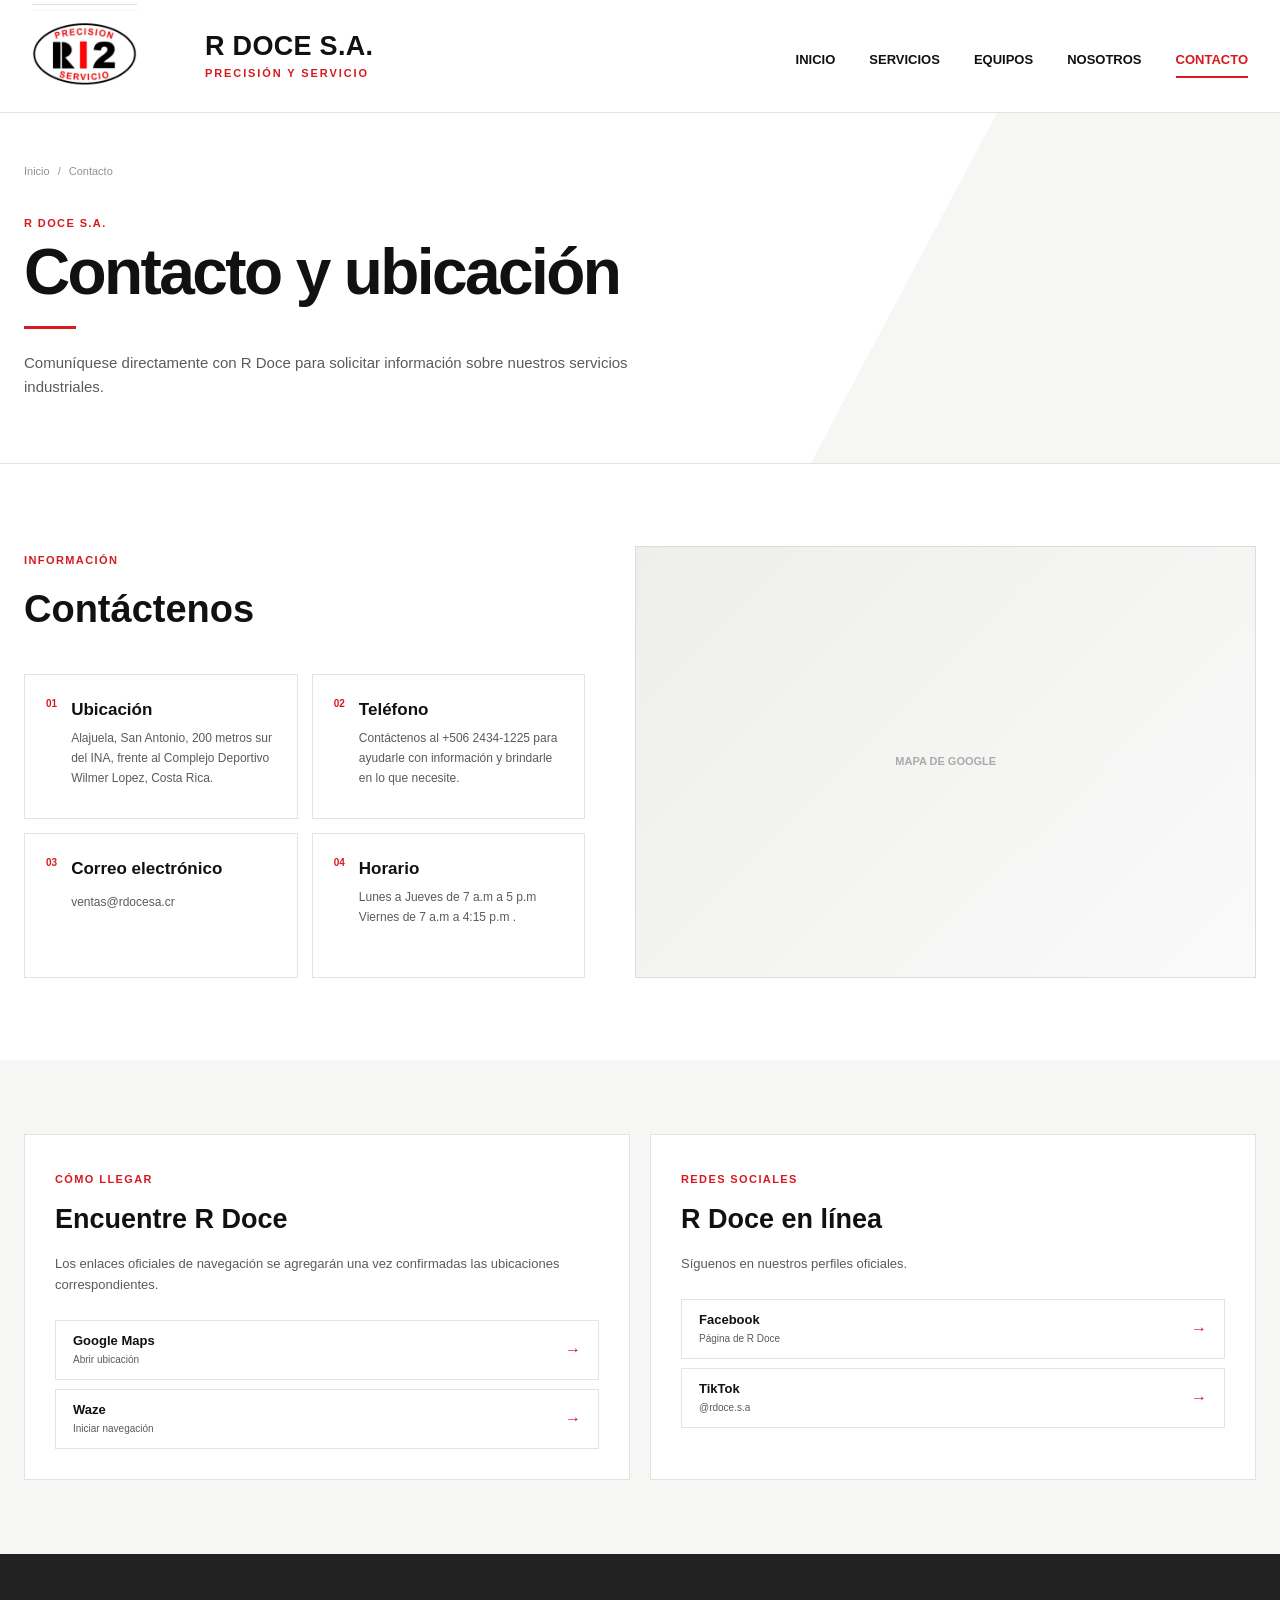
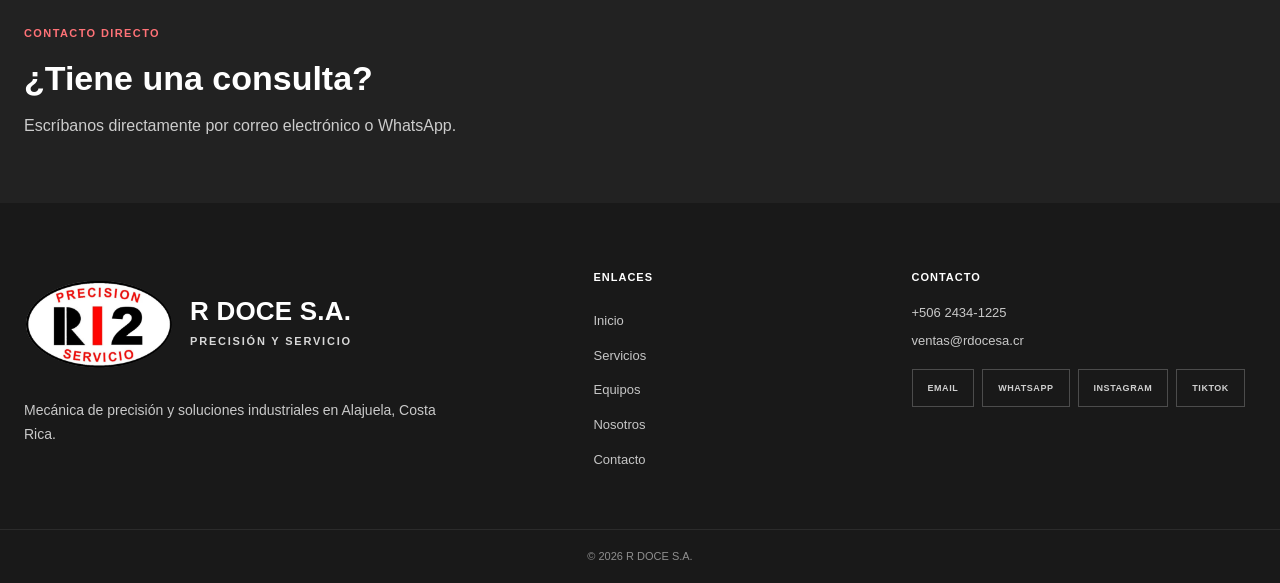
==== página web R doce/Contacto/Contacto.html @ cc0bfb20 "Quitar botones duplicados de la franja de contacto y mejorar ajustes responsive Co-Authored-By: Clau" ====
<!DOCTYPE html>
<html lang="es">

<head>

    <meta charset="UTF-8">

    <meta
        name="viewport"
        content="width=device-width, initial-scale=1.0"
    >

    <title>
        Contacto R Doce S.A. | Alajuela, Costa Rica
    </title>

    <meta
        name="description"
        content="Contacte a R Doce S.A. en Alajuela, Costa Rica para consultas sobre servicios de mecánica de precisión, producción y tratamiento térmico."
    >

    <meta
        name="robots"
        content="index, follow"
    >

    <link
        rel="canonical"
        href="https://rdocesa.cr/Contacto/"
    >

    <link
        rel="stylesheet"
        href="Contacto.css"
    >


    <script type="application/ld+json">
    {
        "@context": "https://schema.org",
        "@type": "ContactPage",
        "name": "Contacto R Doce S.A.",
        "url": "https://rdocesa.cr/contacto/",
        "mainEntity": {
            "@type": "Organization",
            "name": "R DOCE S.A.",
            "url": "https://rdocesa.cr/",
            "email": "ventas@rdocesa.cr",
            "address": {
                "@type": "PostalAddress",
                "addressLocality": "Alajuela",
                "addressCountry": "CR"
            }
        }
    }
    </script>

</head>


<body>


<header class="site-header">

    <div class="header-container">


        <a
            href="../Home/Index.html"
            class="brand"
        >

            <img
                src="../img/R12 logo.jpg"
                alt="R Doce Precisión y Servicio"
                class="brand-logo"
            >

            <div class="brand-name">

                <strong>
                    R DOCE S.A.
                </strong>

                <span>
                    PRECISIÓN Y SERVICIO
                </span>

            </div>

        </a>


        <button
            class="menu-button"
            type="button"
            aria-label="Abrir menú"
            aria-expanded="false"
        >
            ☰
        </button>


        <nav class="main-nav">

            <a href="../Home/Index.html">
                INICIO
            </a>

            <a href="../Servicios/Servicios.html">
                SERVICIOS
            </a>

            <a href="../Equipo/Equipos.html">
                EQUIPOS
            </a>

            <a href="../Nosotros/Nosotros.html">
                NOSOTROS
            </a>

            <a
                href="Contacto.html"
                class="active"
                aria-current="page"
            >
                CONTACTO
            </a>

        </nav>


    </div>

</header>



<main>


<section class="page-hero">

    <div class="container">


        <nav class="breadcrumb">

            <a href="../Home/Index.html">
                Inicio
            </a>

            <span>/</span>

            <span>
                Contacto
            </span>

        </nav>


        <span class="section-label">
            R DOCE S.A.
        </span>

        <h1>
            Contacto y ubicación
        </h1>

        <div class="red-line"></div>

        <p>
            Comuníquese directamente
            con R Doce para solicitar
            información sobre nuestros
            servicios industriales.
        </p>


    </div>

</section>



<section class="section">

    <div class="container contact-main-grid">


        <div>


            <div class="section-heading">

                <span class="section-label">
                    INFORMACIÓN
                </span>

                <h2>
                    Contáctenos
                </h2>

            </div>


            <div class="contact-cards">


                <article>

                    <span>
                        01
                    </span>

                    <div>

                        <h3>
                            Ubicación
                        </h3>

                        <p>
                            Alajuela, San Antonio, 200 metros sur del INA, frente al
                             Complejo Deportivo Wilmer Lopez, Costa Rica.
                        </p>

                    </div>

                </article>



                <article>

                    <span>
                        02
                    </span>

                    <div>

                        <h3>
                            Teléfono
                        </h3>

                        <p>
                            Contáctenos al +506 2434-1225 para ayudarle con información y brindarle en lo que necesite.
                        </p>

                    </div>

                </article>



                <article>

                    <span>
                        03
                    </span>

                    <div>

                        <h3>
                            Correo electrónico
                        </h3>

                        <a
                            href="mailto:ventas@rdocesa.cr"
                            data-email
                            data-email-subject="Consulta para R Doce"
                        >
                            ventas@rdocesa.cr
                        </a>

                    </div>

                </article>



                <article>

                    <span>
                        04
                    </span>

                    <div>

                        <h3>
                            Horario
                        </h3>

                        <p>
                            Lunes a Jueves de 7 a.m a 5 p.m
                            Viernes de 7 a.m a 4:15 p.m .
                        </p>

                    </div>

                </article>


            </div>


        </div>



        <div class="map-box">

            <div class="image-placeholder">
                MAPA DE GOOGLE
            </div>

        </div>


    </div>

</section>



<section class="navigation-section">

    <div class="container navigation-grid">


        <article class="navigation-card">


            <span class="section-label">
                CÓMO LLEGAR
            </span>

            <h2>
                Encuentre R Doce
            </h2>

            <p>
                Los enlaces oficiales
                de navegación se agregarán
                una vez confirmadas
                las ubicaciones correspondientes.
            </p>


            <div class="platform-links">


                <a
                    href="#"
                    class="platform-link"
                    aria-disabled="true"
                >

                    <div>

                        <strong>
                            Google Maps
                        </strong>

                        <span>
                            Abrir ubicación
                        </span>

                    </div>

                    <span class="arrow">
                        →
                    </span>

                </a>



                <a
                    href="https://waze.com/ul/hd1u0g5c0u"
                    class="platform-link"
                    target="_blank"
                    rel="noopener noreferrer"
                >

                    <div>

                        <strong>
                            Waze
                        </strong>

                        <span>
                            Iniciar navegación
                        </span>

                    </div>

                    <span class="arrow">
                        →
                    </span>

                </a>


            </div>


        </article>



        <article class="navigation-card">


            <span class="section-label">
                REDES SOCIALES
            </span>

            <h2>
                R Doce en línea
            </h2>

            <p>
                Síguenos en nuestros
                perfiles oficiales.
            </p>


            <div class="platform-links">


                <a
                    href="https://www.facebook.com/share/1UxL8DPtX8/"
                    class="platform-link"
                    target="_blank"
                    rel="noopener noreferrer"
                >

                    <div>

                        <strong>
                            Facebook
                        </strong>

                        <span>
                            Página de R Doce
                        </span>

                    </div>

                    <span class="arrow">
                        →
                    </span>

                </a>



                <a
                    href="https://www.tiktok.com/@rdoce.s.a"
                    class="platform-link"
                    target="_blank"
                    rel="noopener noreferrer"
                >

                    <div>

                        <strong>
                            TikTok
                        </strong>

                        <span>
                            @rdoce.s.a
                        </span>

                    </div>

                    <span class="arrow">
                        →
                    </span>

                </a>


            </div>


        </article>


    </div>

</section>



<section class="direct-contact">

    <div class="container direct-contact-grid">


        <div>

            <span class="section-label light">
                CONTACTO DIRECTO
            </span>

            <h2>
                ¿Tiene una consulta?
            </h2>

            <p>
                Escríbanos directamente
                por correo electrónico
                o WhatsApp.
            </p>

        </div>


    </div>

</section>


</main>



<footer class="site-footer">

    <div class="container footer-grid">

        <div class="footer-brand">

            <div class="footer-brand-line">

                <img
                    src="../img/R12 logo.jpg"
                    alt="Logo de R Doce S.A. Precisión y Servicio"
                    class="footer-logo"
                >

                <div>

                    <strong>
                        R DOCE S.A.
                    </strong>

                    <span>
                        PRECISIÓN Y SERVICIO
                    </span>

                </div>

            </div>

            <p>
                Mecánica de precisión y soluciones
                industriales en Alajuela, Costa Rica.
            </p>

        </div>


        <nav class="footer-links" aria-label="Enlaces del pie de página">

            <h2>
                ENLACES
            </h2>

            <a href="../Home/Index.html">Inicio</a>
            <a href="../Servicios/Servicios.html">Servicios</a>
            <a href="../Equipo/Equipos.html">Equipos</a>
            <a href="../Nosotros/Nosotros.html">Nosotros</a>
            <a href="Contacto.html" aria-current="page">Contacto</a>

        </nav>


        <div class="footer-contact">

            <h2>
                CONTACTO
            </h2>

            <p>
                <a class="footer-contact-link" href="tel:+50624341225">+506 2434-1225</a>
            </p>

            <p>
                <a class="footer-contact-link" href="mailto:ventas@rdocesa.cr" data-email data-email-subject="Consulta para R Doce">ventas@rdocesa.cr</a>
            </p>

            <div class="footer-actions">

                <a
                    href="mailto:ventas@rdocesa.cr"
                    class="footer-action"
                    data-email
                    data-email-subject="Consulta para R Doce"
                >
                    EMAIL
                </a>

                <button
                    type="button"
                    class="footer-action"
                    data-whatsapp
                >
                    WHATSAPP
                </button>

                <a
                    href="https://www.instagram.com/"
                    class="footer-action"
                    target="_blank"
                    rel="noopener noreferrer"
                >
                    INSTAGRAM
                </a>

                <a
                    href="https://www.tiktok.com/@rdoce.s.a"
                    class="footer-action"
                    target="_blank"
                    rel="noopener noreferrer"
                >
                    TIKTOK
                </a>

            </div>

        </div>

    </div>


    <div class="footer-bottom">

        © <span data-year></span>
        R DOCE S.A.

    </div>

</footer>


<script src="Contacto.js"></script>


</body>
</html>
---- página web R doce/Contacto/Contacto.css ----
:root {
    --rojo: #d71920;
    --rojo-oscuro: #b9141a;
    --negro: #111111;
    --oscuro: #222222;
    --texto: #5b5b5b;
    --fondo-suave: #f6f6f4;
    --borde: #e3e3e3;
    --ancho: 1280px;
    --sombra: 0 18px 44px rgba(0,0,0,.08);
}


* {
    box-sizing: border-box;
}


html {
    scroll-behavior: smooth;
}


body {
    margin: 0;
    font-family: "Segoe UI", Arial, sans-serif;
    color: var(--negro);
    background: white;
    line-height: 1.6;
}


a {
    color: inherit;
    text-decoration: none;
}


button {
    font: inherit;
}


.container {
    width: min(calc(100% - 48px), var(--ancho));
    margin: auto;
}


img {
    display: block;
    max-width: 100%;
}


/* HEADER */

.site-header {
    position: sticky;
    top: 0;
    z-index: 1000;
    background: rgba(255,255,255,.98);
    border-bottom: 1px solid var(--borde);
    backdrop-filter: blur(12px);
}


.header-container {
    width: min(calc(100% - 64px),1450px);
    min-height: 112px;
    margin: auto;
    display: flex;
    align-items: center;
    justify-content: space-between;
    gap: 42px;
}


.brand {
    display: flex;
    align-items: center;
    gap: 18px;
}


.brand-logo {
    width: 180px;
    height: 88px;
    object-fit: contain;
}


.brand-name {
    display: flex;
    flex-direction: column;
}


.brand-name strong {
    font-size: 20px;
}


.brand-name span {
    margin-top: 5px;
    color: var(--rojo);
    font-size: 9px;
    font-weight: 800;
    letter-spacing: 1.4px;
}


.main-nav {
    display: flex;
    align-items: center;
    gap: 34px;
    font-size: 13px;
    font-weight: 600;
}


.main-nav a {
    position: relative;
    padding: 44px 0 36px;
}


.main-nav a::after {
    content: "";
    position: absolute;
    left: 0;
    bottom: 28px;
    width: 0;
    height: 2px;
    background: var(--rojo);
    transition: width .22s;
}


.main-nav a:hover::after,
.main-nav a.active::after {
    width: 100%;
}


.main-nav a.active {
    color: var(--rojo);
}


.menu-button {
    display: none;
    border: 0;
    background: transparent;
    font-size: 28px;
}


/* GENERAL */

.section {
    padding: 82px 0;
}


.section-label {
    color: var(--rojo);
    font-size: 11px;
    font-weight: 800;
    letter-spacing: 1.4px;
}


.section-label.light {
    color: #ff7277;
}


.red-line {
    width: 52px;
    height: 3px;
    margin: 22px 0;
    background: var(--rojo);
}


.section-heading {
    margin-bottom: 35px;
}


.section-heading h2 {
    margin: 7px 0 0;
    font-size: 38px;
}


.image-placeholder {
    width: 100%;
    height: 100%;
    min-height: 350px;
    display: flex;
    align-items: center;
    justify-content: center;
    color: #aaa;
    background:
        linear-gradient(
            135deg,
            #eeeeec,
            #fafafa
        );
    border: 1px solid #ddd;
    font-size: 11px;
    font-weight: 700;
}


/* HERO */

.page-hero {
    padding: 50px 0 64px;
    background:
        linear-gradient(
            118deg,
            white 0%,
            white 68%,
            var(--fondo-suave) 68%
        );
    border-bottom: 1px solid var(--borde);
}


.breadcrumb {
    display: flex;
    gap: 8px;
    margin-bottom: 28px;
    color: #929292;
    font-size: 11px;
}


.page-hero h1 {
    margin: 7px 0 0;
    font-size: clamp(46px,5vw,66px);
    line-height: .98;
    letter-spacing: -2.6px;
}


.page-hero p {
    max-width: 620px;
    margin: 0;
    color: var(--texto);
    font-size: 15px;
}


/* CONTACT INFO */

.contact-main-grid {
    display: grid;
    grid-template-columns: .95fr 1.05fr;
    gap: 50px;
    align-items: stretch;
}


.contact-cards {
    display: grid;
    grid-template-columns: repeat(2,1fr);
    gap: 14px;
}


.contact-cards article {
    min-height: 145px;
    padding: 21px;
    display: flex;
    gap: 14px;
    border: 1px solid var(--borde);
}


.contact-cards article > span {
    color: var(--rojo);
    font-size: 10px;
    font-weight: 800;
}


.contact-cards h3 {
    margin: 0 0 6px;
    font-size: 17px;
}


.contact-cards p,
.contact-cards a {
    margin: 0;
    color: var(--texto);
    font-size: 12px;
    line-height: 1.65;
}


.contact-cards a:hover {
    color: var(--rojo);
}


.map-box {
    min-height: 380px;
}


/* NAVIGATION */

.navigation-section {
    padding: 74px 0;
    background: var(--fondo-suave);
}


.navigation-grid {
    display: grid;
    grid-template-columns: repeat(2,1fr);
    gap: 20px;
}


.navigation-card {
    padding: 30px;
    background: white;
    border: 1px solid var(--borde);
}


.navigation-card h2 {
    margin: 7px 0 8px;
    font-size: 27px;
}


.navigation-card > p {
    color: var(--texto);
    font-size: 13px;
}


.platform-links {
    margin-top: 24px;
    display: grid;
    gap: 9px;
}


.platform-link {
    min-height: 60px;
    padding: 0 17px;
    display: flex;
    align-items: center;
    justify-content: space-between;
    border: 1px solid var(--borde);
    transition: border-color .2s ease;
}


.platform-link:hover {
    border-color: var(--rojo);
}


.platform-link strong {
    display: block;
    font-size: 13px;
}


.platform-link div span {
    display: block;
    color: var(--texto);
    font-size: 10px;
}


.arrow {
    color: var(--rojo);
}


/* DIRECT */

.direct-contact {
    padding: 65px 0;
    background: var(--oscuro);
    color: white;
}


.direct-contact-grid {
    display: flex;
    align-items: center;
    justify-content: space-between;
    gap: 50px;
}


.direct-contact h2 {
    margin: 7px 0 7px;
    font-size: 34px;
}


.direct-contact p {
    margin: 0;
    color: #ccc;
}


.direct-buttons {
    display: flex;
    gap: 9px;
}


.direct-button {
    min-height: 44px;
    padding: 0 19px;
    display: inline-flex;
    align-items: center;
    justify-content: center;
    border: 1px solid rgba(255,255,255,.30);
    background: transparent;
    color: #ccc;
    font-size: 9px;
    font-weight: 800;
    cursor: pointer;
    transition: .2s;
}


.direct-button:hover {
    background: white;
    color: #111;
    border-color: white;
}


/* FOOTER */

.site-footer {
    padding: 66px 0 0;
    background: #191919;
    color: #c6c6c6;
}


.footer-grid {
    display: grid;
    grid-template-columns: 1.45fr .72fr 1fr;
    gap: 70px;
}


.footer-brand {
    display: flex;
    align-items: center;
    gap: 15px;
}


.footer-logo {
    width: 165px;
    height: 82px;
    object-fit: contain;
}


.footer-brand strong {
    display: block;
    color: white;
    font-size: 17px;
}


.footer-brand span {
    color: #999;
    font-size: 8px;
    font-weight: 800;
}


.footer-grid h3 {
    margin-top: 0;
    color: white;
    font-size: 11px;
}


.footer-grid a,
.footer-grid p {
    display: block;
    margin: 8px 0;
    color: #c6c6c6;
    font-size: 13px;
}


.footer-actions {
    margin-top: 18px;
    display: flex;
    gap: 8px;
}


.footer-action {
    min-height: 38px;
    padding: 0 14px;
    display: inline-flex;
    align-items: center;
    justify-content: center;
    border: 1px solid rgba(255,255,255,.23);
    background: transparent;
    color: #ccc;
    font-size: 9px;
    font-weight: 800;
    cursor: pointer;
}


.footer-action:hover {
    background: white;
    color: #111;
}


.footer-bottom {
    margin-top: 52px;
    padding: 18px;
    border-top: 1px solid rgba(255,255,255,.08);
    text-align: center;
    font-size: 11px;
}


/* RESPONSIVE */

@media (max-width: 900px) {

    .menu-button {
        display: block;
    }

    .header-container {
        min-height: 90px;
    }

    .brand-logo {
        width: 145px;
        height: 70px;
    }

    .main-nav {
        display: none;
        position: absolute;
        top: 90px;
        left: 0;
        right: 0;
        padding: 15px 24px;
        flex-direction: column;
        align-items: stretch;
        background: white;
    }

    .main-nav.open {
        display: flex;
    }

    .main-nav a {
        padding: 13px 0;
    }

    .main-nav a::after {
        display: none;
    }

    .contact-main-grid,
    .navigation-grid {
        grid-template-columns: 1fr;
    }

    .footer-grid {
        grid-template-columns: 1fr 1fr;
    }

}


@media (max-width: 620px) {

    .container,
    .header-container {
        width: calc(100% - 30px);
    }

    .contact-cards {
        grid-template-columns: 1fr;
    }

    .direct-contact-grid {
        flex-direction: column;
        align-items: flex-start;
    }

    .direct-buttons {
        width: 100%;
    }

    .direct-button {
        flex: 1;
    }

    .footer-grid {
        grid-template-columns: 1fr;
    }

}


/* =========================================================
   LOGO — mismos tamaños que Home/Home.css
   ========================================================= */

.brand {
    gap: 8px;

    flex-shrink: 0;
}


.brand-logo {
    width: 220px;

    height: 105px;

    object-fit: contain;

    object-position: left center;

    margin-right: -55px;
}


.brand-text,
.brand-name {
    justify-content: center;

    line-height: 1.05;

    white-space: nowrap;
}


.brand-text strong,
.brand-name strong {
    font-size: 27px;

    font-weight: 800;

    letter-spacing: 0.3px;
}


.brand-text small,
.brand-name span {
    margin-top: 8px;

    font-size: 11px;

    font-weight: 800;

    letter-spacing: 1.9px;
}


.footer-brand-line,
.footer-brand:has(> .footer-logo) {
    gap: 8px;

    min-height: 110px;
}


.footer-logo {
    width: 210px;

    height: 105px;

    object-fit: contain;

    object-position: left center;

    margin-right: -55px;
}


.footer-logo + div strong {
    font-size: 26px;

    font-weight: 800;

    line-height: 1.05;

    letter-spacing: 0.2px;
}


.footer-logo + div span {
    display: block;

    margin-top: 8px;

    font-size: 11px;

    font-weight: 700;

    letter-spacing: 1.8px;
}


@media (max-width: 860px) {

    .brand {
        gap: 6px;
    }


    .brand-logo {
        width: 175px;

        height: 80px;

        margin-right: -43px;
    }


    .brand-text strong,
    .brand-name strong {
        font-size: 21px;
    }


    .brand-text small,
    .brand-name span {
        margin-top: 5px;

        font-size: 9px;

        letter-spacing: 1.4px;
    }


    .footer-logo {
        width: 190px;

        height: 94px;

        margin-right: -48px;
    }


    .footer-logo + div strong {
        font-size: 23px;
    }


    .footer-logo + div span {
        font-size: 10px;
    }

}


@media (max-width: 620px) {

    .brand {
        gap: 3px;
    }


    .brand-logo {
        width: 145px;

        height: 68px;

        margin-right: -36px;
    }


    .brand-text strong,
    .brand-name strong {
        font-size: 17px;
    }


    .brand-text small,
    .brand-name span {
        margin-top: 4px;

        font-size: 7px;

        letter-spacing: 1.1px;
    }


    .footer-brand-line,
    .footer-brand:has(> .footer-logo) {
        gap: 4px;

        min-height: 90px;
    }


    .footer-logo {
        width: 170px;

        height: 85px;

        margin-right: -42px;
    }


    .footer-logo + div strong {
        font-size: 21px;
    }


    .footer-logo + div span {
        margin-top: 5px;

        font-size: 9px;

        letter-spacing: 1.3px;
    }

}


/* =========================================================
   PIE DE PÁGINA — igual en todas las páginas
   (logo ovalado, enlaces y contacto)
   ========================================================= */

.site-footer {
    padding:
        66px 0 0;

    background: #191919;

    color: #c9c9c9;
}


.site-footer .footer-grid {
    display: grid;

    grid-template-columns:
        1.45fr 0.72fr 1fr;

    gap: 70px;
}


.site-footer .footer-brand {
    display: block;
}


.site-footer .footer-brand-line {
    display: flex;

    align-items: center;

    gap: 16px;

    min-height: 110px;
}


/*
    Recorta el JPG del logo a su óvalo:
    se quita el fondo blanco cuadrado y queda
    solo la forma redondeada del logo.
*/
.site-footer .footer-logo {
    flex-shrink: 0;

    width: 150px;

    height: 89px;

    margin: 0;

    object-fit: cover;

    object-position: 50% 43.7%;

    clip-path:
        ellipse(48.5% 48.5% at 49.95% 50%);
}


.site-footer .footer-brand-line strong {
    display: block;

    color: white;

    font-size: 26px;

    font-weight: 800;

    line-height: 1.05;

    letter-spacing: 0.2px;
}


.site-footer .footer-brand-line span {
    display: block;

    margin-top: 8px;

    color: #d7d7d7;

    font-size: 11px;

    font-weight: 700;

    letter-spacing: 1.8px;
}


.site-footer .footer-brand p {
    max-width: 430px;

    margin: 20px 0 0;

    color: #c9c9c9;

    font-size: 14px;

    line-height: 1.7;
}


.site-footer .footer-grid h2 {
    margin:
        0 0 16px;

    color: white;

    font-size: 11px;

    letter-spacing: 1px;
}


/* ENLACES */

.site-footer .footer-links {
    display: flex;

    flex-direction: column;

    align-items: flex-start;

    gap: 2px;
}


.site-footer .footer-links a {
    display: inline-flex;

    align-items: center;

    gap: 0;

    margin: 0;

    padding: 6px 0;

    color: #c6c6c6;

    font-size: 13px;

    text-decoration: none;

    transition:
        color 0.2s ease,
        gap 0.2s ease;
}


.site-footer .footer-links a::before {
    content: "";

    width: 0;

    height: 2px;

    background: #d71920;

    transition: width 0.2s ease;
}


.site-footer .footer-links a:hover,
.site-footer .footer-links a:focus-visible {
    gap: 10px;

    color: white;
}


.site-footer .footer-links a:hover::before,
.site-footer .footer-links a:focus-visible::before {
    width: 14px;
}


.site-footer .footer-links a:focus-visible,
.site-footer .footer-contact-link:focus-visible,
.site-footer .footer-action:focus-visible {
    outline: 2px solid #d71920;

    outline-offset: 3px;
}


/* CONTACTO */

.site-footer .footer-contact p {
    margin:
        7px 0;

    font-size: 13px;
}


.site-footer .footer-contact-link {
    margin: 0;

    color: #c9c9c9;

    font-size: 13px;

    text-decoration: none;

    transition: color 0.2s ease;
}


.site-footer .footer-contact-link:hover {
    color: white;
}


.site-footer .footer-actions {
    display: flex;

    gap: 8px;

    flex-wrap: wrap;

    margin-top: 18px;
}


.site-footer .footer-action {
    min-height: 38px;

    margin: 0;

    padding:
        0 15px;

    display: inline-flex;

    align-items: center;

    justify-content: center;

    border:
        1px solid rgba(255,255,255,0.22);

    background: transparent;

    color: #cfcfcf;

    font-family: inherit;

    font-size: 9px;

    font-weight: 800;

    letter-spacing: 0.55px;

    text-decoration: none;

    cursor: pointer;

    transition:
        background 0.2s ease,
        color 0.2s ease,
        border-color 0.2s ease;
}


.site-footer .footer-action:hover {
    background: white;

    color: #111111;

    border-color: white;
}


.site-footer .footer-bottom {
    margin-top: 52px;

    padding: 18px;

    border-top:
        1px solid rgba(255,255,255,0.08);

    text-align: center;

    color: #8f8f8f;

    font-size: 11px;
}


@media (max-width: 860px) {

    .site-footer .footer-grid {
        grid-template-columns:
            1fr 1fr;
    }


    .site-footer .footer-logo {
        width: 134px;

        height: 80px;
    }


    .site-footer .footer-brand-line strong {
        font-size: 23px;
    }


    .site-footer .footer-brand-line span {
        font-size: 10px;
    }

}


@media (max-width: 620px) {

    .site-footer .footer-grid {
        grid-template-columns:
            1fr;
    }


    .site-footer .footer-brand-line {
        gap: 12px;

        min-height: 90px;
    }


    .site-footer .footer-logo {
        width: 121px;

        height: 72px;
    }


    .site-footer .footer-brand-line strong {
        font-size: 21px;
    }


    .site-footer .footer-brand-line span {
        margin-top: 5px;

        font-size: 9px;

        letter-spacing: 1.3px;
    }


    .site-footer .footer-brand p {
        margin-top: 15px;
    }

}

/* =========================================================
   AJUSTES RESPONSIVE GENERALES
   ========================================================= */

img,
video,
iframe {
    max-width: 100%;
}

img {
    height: auto;
}

@media (max-width: 620px) {

    h1,
    h2,
    h3 {
        line-height: 1.15;
        overflow-wrap: break-word;
    }

    .site-footer .footer-actions {
        display: grid;
        grid-template-columns: repeat(2, minmax(0, 1fr));
        gap: 8px;
    }

    .site-footer .footer-action {
        width: 100%;
        min-height: 44px;
        justify-content: center;
    }
}
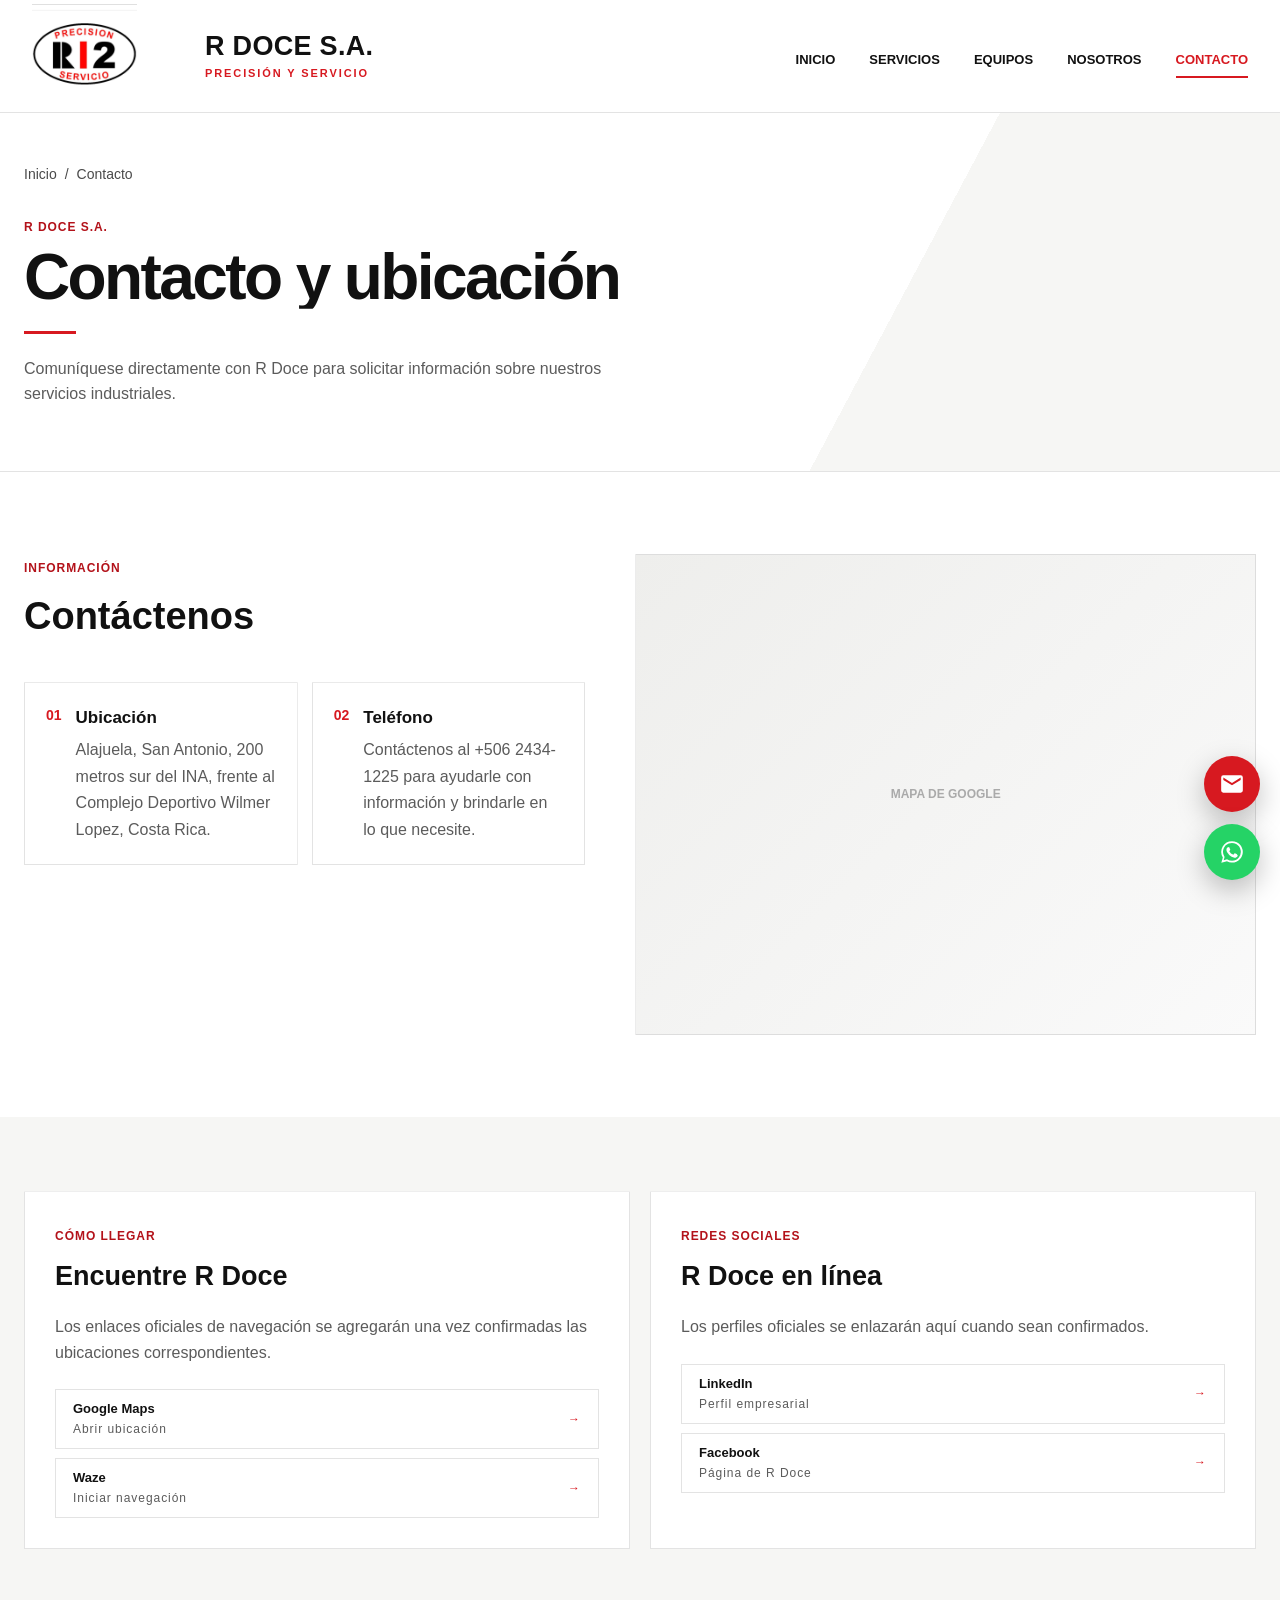
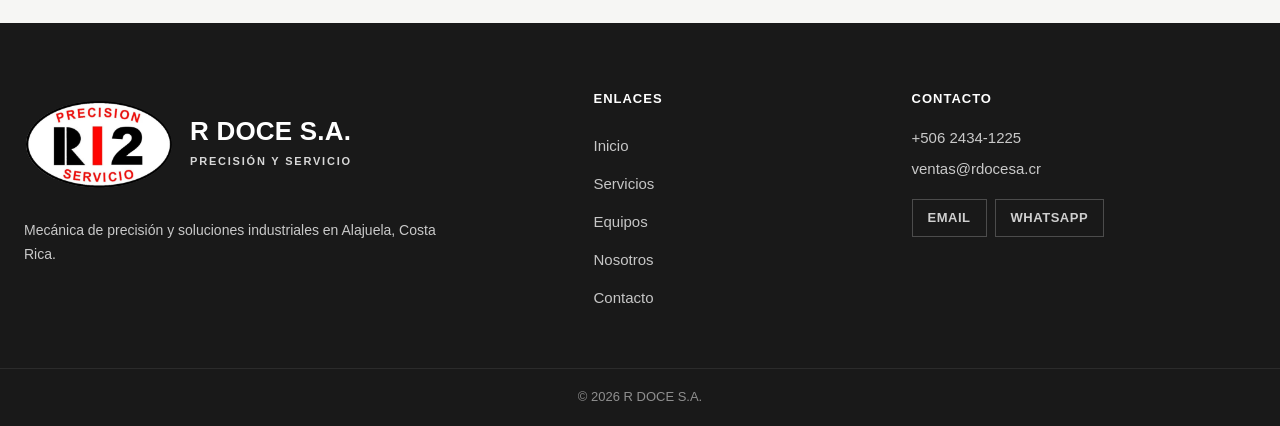
==== commit 3272750c: "Revisión de legibilidad y accesibilidad para celular - movil.css, cargado en las 13 páginas, corrige" ====
--- a/página web R doce/Contacto/Contacto.html
+++ b/página web R doce/Contacto/Contacto.html
@@ -1,653 +1,604 @@
-<!DOCTYPE html>
-<html lang="es">
-
-<head>
-
-    <meta charset="UTF-8">
-
-    <meta
-        name="viewport"
-        content="width=device-width, initial-scale=1.0"
-    >
-
-    <title>
-        Contacto R Doce S.A. | Alajuela, Costa Rica
-    </title>
-
-    <meta
-        name="description"
-        content="Contacte a R Doce S.A. en Alajuela, Costa Rica para consultas sobre servicios de mecánica de precisión, producción y tratamiento térmico."
-    >
-
-    <meta
-        name="robots"
-        content="index, follow"
-    >
-
-    <link
-        rel="canonical"
-        href="https://rdocesa.cr/Contacto/"
-    >
-
-    <link
-        rel="stylesheet"
-        href="Contacto.css"
-    >
-
-
-    <script type="application/ld+json">
-    {
-        "@context": "https://schema.org",
-        "@type": "ContactPage",
-        "name": "Contacto R Doce S.A.",
-        "url": "https://rdocesa.cr/contacto/",
-        "mainEntity": {
-            "@type": "Organization",
-            "name": "R DOCE S.A.",
-            "url": "https://rdocesa.cr/",
-            "email": "ventas@rdocesa.cr",
-            "address": {
-                "@type": "PostalAddress",
-                "addressLocality": "Alajuela",
-                "addressCountry": "CR"
-            }
-        }
-    }
-    </script>
-
-</head>
-
-
-<body>
-
-
-<header class="site-header">
-
-    <div class="header-container">
-
-
-        <a
-            href="../Home/Index.html"
-            class="brand"
-        >
-
-            <img
-                src="../img/R12 logo.jpg"
-                alt="R Doce Precisión y Servicio"
-                class="brand-logo"
-            >
-
-            <div class="brand-name">
-
-                <strong>
-                    R DOCE S.A.
-                </strong>
-
-                <span>
-                    PRECISIÓN Y SERVICIO
-                </span>
-
-            </div>
-
-        </a>
-
-
-        <button
-            class="menu-button"
-            type="button"
-            aria-label="Abrir menú"
-            aria-expanded="false"
-        >
-            ☰
-        </button>
-
-
-        <nav class="main-nav">
-
-            <a href="../Home/Index.html">
-                INICIO
-            </a>
-
-            <a href="../Servicios/Servicios.html">
-                SERVICIOS
-            </a>
-
-            <a href="../Equipo/Equipos.html">
-                EQUIPOS
-            </a>
-
-            <a href="../Nosotros/Nosotros.html">
-                NOSOTROS
-            </a>
-
-            <a
-                href="Contacto.html"
-                class="active"
-                aria-current="page"
-            >
-                CONTACTO
-            </a>
-
-        </nav>
-
-
-    </div>
-
-</header>
-
-
-
-<main>
-
-
-<section class="page-hero">
-
-    <div class="container">
-
-
-        <nav class="breadcrumb">
-
-            <a href="../Home/Index.html">
-                Inicio
-            </a>
-
-            <span>/</span>
-
-            <span>
-                Contacto
-            </span>
-
-        </nav>
-
-
-        <span class="section-label">
-            R DOCE S.A.
-        </span>
-
-        <h1>
-            Contacto y ubicación
-        </h1>
-
-        <div class="red-line"></div>
-
-        <p>
-            Comuníquese directamente
-            con R Doce para solicitar
-            información sobre nuestros
-            servicios industriales.
-        </p>
-
-
-    </div>
-
-</section>
-
-
-
-<section class="section">
-
-    <div class="container contact-main-grid">
-
-
-        <div>
-
-
-            <div class="section-heading">
-
-                <span class="section-label">
-                    INFORMACIÓN
-                </span>
-
-                <h2>
-                    Contáctenos
-                </h2>
-
-            </div>
-
-
-            <div class="contact-cards">
-
-
-                <article>
-
-                    <span>
-                        01
-                    </span>
-
-                    <div>
-
-                        <h3>
-                            Ubicación
-                        </h3>
-
-                        <p>
-                            Alajuela, San Antonio, 200 metros sur del INA, frente al
-                             Complejo Deportivo Wilmer Lopez, Costa Rica.
-                        </p>
-
-                    </div>
-
-                </article>
-
-
-
-                <article>
-
-                    <span>
-                        02
-                    </span>
-
-                    <div>
-
-                        <h3>
-                            Teléfono
-                        </h3>
-
-                        <p>
-                            Contáctenos al +506 2434-1225 para ayudarle con información y brindarle en lo que necesite.
-                        </p>
-
-                    </div>
-
-                </article>
-
-
-
-                <article>
-
-                    <span>
-                        03
-                    </span>
-
-                    <div>
-
-                        <h3>
-                            Correo electrónico
-                        </h3>
-
-                        <a
-                            href="mailto:ventas@rdocesa.cr"
-                            data-email
-                            data-email-subject="Consulta para R Doce"
-                        >
-                            ventas@rdocesa.cr
-                        </a>
-
-                    </div>
-
-                </article>
-
-
-
-                <article>
-
-                    <span>
-                        04
-                    </span>
-
-                    <div>
-
-                        <h3>
-                            Horario
-                        </h3>
-
-                        <p>
-                            Lunes a Jueves de 7 a.m a 5 p.m
-                            Viernes de 7 a.m a 4:15 p.m .
-                        </p>
-
-                    </div>
-
-                </article>
-
-
-            </div>
-
-
-        </div>
-
-
-
-        <div class="map-box">
-
-            <div class="image-placeholder">
-                MAPA DE GOOGLE
-            </div>
-
-        </div>
-
-
-    </div>
-
-</section>
-
-
-
-<section class="navigation-section">
-
-    <div class="container navigation-grid">
-
-
-        <article class="navigation-card">
-
-
-            <span class="section-label">
-                CÓMO LLEGAR
-            </span>
-
-            <h2>
-                Encuentre R Doce
-            </h2>
-
-            <p>
-                Los enlaces oficiales
-                de navegación se agregarán
-                una vez confirmadas
-                las ubicaciones correspondientes.
-            </p>
-
-
-            <div class="platform-links">
-
-
-                <a
-                    href="#"
-                    class="platform-link"
-                    aria-disabled="true"
-                >
-
-                    <div>
-
-                        <strong>
-                            Google Maps
-                        </strong>
-
-                        <span>
-                            Abrir ubicación
-                        </span>
-
-                    </div>
-
-                    <span class="arrow">
-                        →
-                    </span>
-
-                </a>
-
-
-
-                <a
-                    href="https://waze.com/ul/hd1u0g5c0u"
-                    class="platform-link"
-                    target="_blank"
-                    rel="noopener noreferrer"
-                >
-
-                    <div>
-
-                        <strong>
-                            Waze
-                        </strong>
-
-                        <span>
-                            Iniciar navegación
-                        </span>
-
-                    </div>
-
-                    <span class="arrow">
-                        →
-                    </span>
-
-                </a>
-
-
-            </div>
-
-
-        </article>
-
-
-
-        <article class="navigation-card">
-
-
-            <span class="section-label">
-                REDES SOCIALES
-            </span>
-
-            <h2>
-                R Doce en línea
-            </h2>
-
-            <p>
-                Síguenos en nuestros
-                perfiles oficiales.
-            </p>
-
-
-            <div class="platform-links">
-
-
-                <a
-                    href="https://www.facebook.com/share/1UxL8DPtX8/"
-                    class="platform-link"
-                    target="_blank"
-                    rel="noopener noreferrer"
-                >
-
-                    <div>
-
-                        <strong>
-                            Facebook
-                        </strong>
-
-                        <span>
-                            Página de R Doce
-                        </span>
-
-                    </div>
-
-                    <span class="arrow">
-                        →
-                    </span>
-
-                </a>
-
-
-
-                <a
-                    href="https://www.tiktok.com/@rdoce.s.a"
-                    class="platform-link"
-                    target="_blank"
-                    rel="noopener noreferrer"
-                >
-
-                    <div>
-
-                        <strong>
-                            TikTok
-                        </strong>
-
-                        <span>
-                            @rdoce.s.a
-                        </span>
-
-                    </div>
-
-                    <span class="arrow">
-                        →
-                    </span>
-
-                </a>
-
-
-            </div>
-
-
-        </article>
-
-
-    </div>
-
-</section>
-
-
-
-<section class="direct-contact">
-
-    <div class="container direct-contact-grid">
-
-
-        <div>
-
-            <span class="section-label light">
-                CONTACTO DIRECTO
-            </span>
-
-            <h2>
-                ¿Tiene una consulta?
-            </h2>
-
-            <p>
-                Escríbanos directamente
-                por correo electrónico
-                o WhatsApp.
-            </p>
-
-        </div>
-
-
-    </div>
-
-</section>
-
-
-</main>
-
-
-
-<footer class="site-footer">
-
-    <div class="container footer-grid">
-
-        <div class="footer-brand">
-
-            <div class="footer-brand-line">
-
-                <img
-                    src="../img/R12 logo.jpg"
-                    alt="Logo de R Doce S.A. Precisión y Servicio"
-                    class="footer-logo"
-                >
-
-                <div>
-
-                    <strong>
-                        R DOCE S.A.
-                    </strong>
-
-                    <span>
-                        PRECISIÓN Y SERVICIO
-                    </span>
-
-                </div>
-
-            </div>
-
-            <p>
-                Mecánica de precisión y soluciones
-                industriales en Alajuela, Costa Rica.
-            </p>
-
-        </div>
-
-
-        <nav class="footer-links" aria-label="Enlaces del pie de página">
-
-            <h2>
-                ENLACES
-            </h2>
-
-            <a href="../Home/Index.html">Inicio</a>
-            <a href="../Servicios/Servicios.html">Servicios</a>
-            <a href="../Equipo/Equipos.html">Equipos</a>
-            <a href="../Nosotros/Nosotros.html">Nosotros</a>
-            <a href="Contacto.html" aria-current="page">Contacto</a>
-
-        </nav>
-
-
-        <div class="footer-contact">
-
-            <h2>
-                CONTACTO
-            </h2>
-
-            <p>
-                <a class="footer-contact-link" href="tel:+50624341225">+506 2434-1225</a>
-            </p>
-
-            <p>
-                <a class="footer-contact-link" href="mailto:ventas@rdocesa.cr" data-email data-email-subject="Consulta para R Doce">ventas@rdocesa.cr</a>
-            </p>
-
-            <div class="footer-actions">
-
-                <a
-                    href="mailto:ventas@rdocesa.cr"
-                    class="footer-action"
-                    data-email
-                    data-email-subject="Consulta para R Doce"
-                >
-                    EMAIL
-                </a>
-
-                <button
-                    type="button"
-                    class="footer-action"
-                    data-whatsapp
-                >
-                    WHATSAPP
-                </button>
-
-                <a
-                    href="https://www.instagram.com/"
-                    class="footer-action"
-                    target="_blank"
-                    rel="noopener noreferrer"
-                >
-                    INSTAGRAM
-                </a>
-
-                <a
-                    href="https://www.tiktok.com/@rdoce.s.a"
-                    class="footer-action"
-                    target="_blank"
-                    rel="noopener noreferrer"
-                >
-                    TIKTOK
-                </a>
-
-            </div>
-
-        </div>
-
-    </div>
-
-
-    <div class="footer-bottom">
-
-        © <span data-year></span>
-        R DOCE S.A.
-
-    </div>
-
-</footer>
-
-
-<script src="Contacto.js"></script>
-
-
-</body>
+<!DOCTYPE html>
+<html lang="es">
+
+<head>
+
+    <meta charset="UTF-8">
+
+    <meta
+        name="viewport"
+        content="width=device-width, initial-scale=1.0"
+    >
+
+    <title>
+        Contacto R Doce S.A. | Alajuela, Costa Rica
+    </title>
+
+    <meta
+        name="description"
+        content="Contacte a R Doce S.A. en Alajuela, Costa Rica para consultas sobre servicios de mecánica de precisión, producción y tratamiento térmico."
+    >
+
+    <meta
+        name="robots"
+        content="index, follow"
+    >
+
+    <link
+        rel="canonical"
+        href="https://rdocesa.cr/Contacto/"
+    >
+
+    <link
+        rel="stylesheet"
+        href="Contacto.css"
+    >
+<link rel="stylesheet" href="../movil.css">
+
+
+    <script type="application/ld+json">
+    {
+        "@context": "https://schema.org",
+        "@type": "ContactPage",
+        "name": "Contacto R Doce S.A.",
+        "url": "https://rdocesa.cr/contacto/",
+        "mainEntity": {
+            "@type": "Organization",
+            "name": "R DOCE S.A.",
+            "url": "https://rdocesa.cr/",
+            "email": "ventas@rdocesa.cr",
+            "address": {
+                "@type": "PostalAddress",
+                "addressLocality": "Alajuela",
+                "addressCountry": "CR"
+            }
+        }
+    }
+    </script>
+
+</head>
+
+
+<body>
+
+
+<header class="site-header">
+
+    <div class="header-container">
+
+
+        <a
+            href="../Home/Index.html"
+            class="brand"
+        >
+
+            <img
+                src="../img/R12 logo.jpg"
+                alt="R Doce Precisión y Servicio"
+                class="brand-logo"
+            >
+
+            <div class="brand-name">
+
+                <strong>
+                    R DOCE S.A.
+                </strong>
+
+                <span>
+                    PRECISIÓN Y SERVICIO
+                </span>
+
+            </div>
+
+        </a>
+
+
+        <button
+            class="menu-button"
+            type="button"
+            aria-label="Abrir menú"
+            aria-expanded="false"
+        >
+            ☰
+        </button>
+
+
+        <nav class="main-nav">
+
+            <a href="../Home/Index.html">
+                INICIO
+            </a>
+
+            <a href="../Servicios/Servicios.html">
+                SERVICIOS
+            </a>
+
+            <a href="../Equipo/Equipos.html">
+                EQUIPOS
+            </a>
+
+            <a href="../Nosotros/Nosotros.html">
+                NOSOTROS
+            </a>
+
+            <a
+                href="Contacto.html"
+                class="active"
+                aria-current="page"
+            >
+                CONTACTO
+            </a>
+
+        </nav>
+
+
+    </div>
+
+</header>
+
+
+
+<main>
+
+
+<section class="page-hero">
+
+    <div class="container">
+
+
+        <nav class="breadcrumb">
+
+            <a href="../Home/Index.html">
+                Inicio
+            </a>
+
+            <span>/</span>
+
+            <span>
+                Contacto
+            </span>
+
+        </nav>
+
+
+        <span class="section-label">
+            R DOCE S.A.
+        </span>
+
+        <h1>
+            Contacto y ubicación
+        </h1>
+
+        <div class="red-line"></div>
+
+        <p>
+            Comuníquese directamente
+            con R Doce para solicitar
+            información sobre nuestros
+            servicios industriales.
+        </p>
+
+
+    </div>
+
+</section>
+
+
+
+<section class="section">
+
+    <div class="container contact-main-grid">
+
+
+        <div>
+
+
+            <div class="section-heading">
+
+                <span class="section-label">
+                    INFORMACIÓN
+                </span>
+
+                <h2>
+                    Contáctenos
+                </h2>
+
+            </div>
+
+
+            <div class="contact-cards">
+
+
+                <article>
+
+                    <span>
+                        01
+                    </span>
+
+                    <div>
+
+                        <h3>
+                            Ubicación
+                        </h3>
+
+                        <p>
+                            Alajuela, San Antonio, 200 metros sur del INA, frente al
+                             Complejo Deportivo Wilmer Lopez, Costa Rica.
+                        </p>
+
+                    </div>
+
+                </article>
+
+
+
+                <article>
+
+                    <span>
+                        02
+                    </span>
+
+                    <div>
+
+                        <h3>
+                            Teléfono
+                        </h3>
+
+                        <p>
+                            Contáctenos al +506 2434-1225 para ayudarle con información y brindarle en lo que necesite.
+                        </p>
+
+                    </div>
+
+                </article>
+
+
+
+                <article>
+
+                    <span>
+                        03
+                    </span>
+
+                    <div>
+
+                        <h3>
+                            Correo electrónico
+                        </h3>
+
+                        <a
+                            href="mailto:ventas@rdocesa.cr"
+                            data-email
+                            data-email-subject="Consulta para R Doce"
+                        >
+                            ventas@rdocesa.cr
+                        </a>
+
+                    </div>
+
+                </article>
+
+
+
+                <article>
+
+                    <span>
+                        04
+                    </span>
+
+                    <div>
+
+                        <h3>
+                            Horario
+                        </h3>
+
+                        <p>
+                            Lunes a Jueves de 7 a.m a 5 p.m
+                            Viernes de 7 a.m a 4:15 p.m .
+                        </p>
+
+                    </div>
+
+                </article>
+
+
+            </div>
+
+
+        </div>
+
+
+
+        <div class="map-box">
+
+            <div class="image-placeholder">
+                MAPA DE GOOGLE
+            </div>
+
+        </div>
+
+
+    </div>
+
+</section>
+
+
+
+<section class="navigation-section">
+
+    <div class="container navigation-grid">
+
+
+        <article class="navigation-card">
+
+
+            <span class="section-label">
+                CÓMO LLEGAR
+            </span>
+
+            <h2>
+                Encuentre R Doce
+            </h2>
+
+            <p>
+                Los enlaces oficiales
+                de navegación se agregarán
+                una vez confirmadas
+                las ubicaciones correspondientes.
+            </p>
+
+
+            <div class="platform-links">
+
+
+                <a
+                    href="#"
+                    class="platform-link"
+                    data-link="googleMaps"
+                >
+
+                    <div>
+
+                        <strong>
+                            Google Maps
+                        </strong>
+
+                        <span>
+                            Abrir ubicación
+                        </span>
+
+                    </div>
+
+                    <span class="arrow">
+                        →
+                    </span>
+
+                </a>
+
+
+
+                <a
+                    href="#"
+                    class="platform-link"
+                    data-link="waze"
+                >
+
+                    <div>
+
+                        <strong>
+                            Waze
+                        </strong>
+
+                        <span>
+                            Iniciar navegación
+                        </span>
+
+                    </div>
+
+                    <span class="arrow">
+                        →
+                    </span>
+
+                </a>
+
+
+            </div>
+
+
+        </article>
+
+
+
+        <article class="navigation-card">
+
+
+            <span class="section-label">
+                REDES SOCIALES
+            </span>
+
+            <h2>
+                R Doce en línea
+            </h2>
+
+            <p>
+                Los perfiles oficiales
+                se enlazarán aquí
+                cuando sean confirmados.
+            </p>
+
+
+            <div class="platform-links">
+
+
+                <a
+                    href="#"
+                    class="platform-link"
+                    data-link="linkedin"
+                >
+
+                    <div>
+
+                        <strong>
+                            LinkedIn
+                        </strong>
+
+                        <span>
+                            Perfil empresarial
+                        </span>
+
+                    </div>
+
+                    <span class="arrow">
+                        →
+                    </span>
+
+                </a>
+
+
+
+                <a
+                    href="#"
+                    class="platform-link"
+                    data-link="facebook"
+                >
+
+                    <div>
+
+                        <strong>
+                            Facebook
+                        </strong>
+
+                        <span>
+                            Página de R Doce
+                        </span>
+
+                    </div>
+
+                    <span class="arrow">
+                        →
+                    </span>
+
+                </a>
+
+
+            </div>
+
+
+        </article>
+
+
+    </div>
+
+</section>
+
+</main>
+
+
+
+<footer class="site-footer">
+
+    <div class="container footer-grid">
+
+        <div class="footer-brand">
+
+            <div class="footer-brand-line">
+
+                <img
+                    src="../img/R12 logo.jpg"
+                    alt="Logo de R Doce S.A. Precisión y Servicio"
+                    class="footer-logo"
+                >
+
+                <div>
+
+                    <strong>
+                        R DOCE S.A.
+                    </strong>
+
+                    <span>
+                        PRECISIÓN Y SERVICIO
+                    </span>
+
+                </div>
+
+            </div>
+
+            <p>
+                Mecánica de precisión y soluciones
+                industriales en Alajuela, Costa Rica.
+            </p>
+
+        </div>
+
+
+        <nav class="footer-links" aria-label="Enlaces del pie de página">
+
+            <h2>
+                ENLACES
+            </h2>
+
+            <a href="../Home/Index.html">Inicio</a>
+            <a href="../Servicios/Servicios.html">Servicios</a>
+            <a href="../Equipo/Equipos.html">Equipos</a>
+            <a href="../Nosotros/Nosotros.html">Nosotros</a>
+            <a href="Contacto.html" aria-current="page">Contacto</a>
+
+        </nav>
+
+
+        <div class="footer-contact">
+
+            <h2>
+                CONTACTO
+            </h2>
+
+            <p>
+                <a class="footer-contact-link" href="tel:+50624341225">+506 2434-1225</a>
+            </p>
+
+            <p>
+                <a class="footer-contact-link" href="mailto:ventas@rdocesa.cr" data-email data-email-subject="Consulta para R Doce">ventas@rdocesa.cr</a>
+            </p>
+
+            <div class="footer-actions">
+
+                <a
+                    href="mailto:ventas@rdocesa.cr"
+                    class="footer-action"
+                    data-email
+                    data-email-subject="Consulta para R Doce"
+                >
+                    EMAIL
+                </a>
+
+                <button
+                    type="button"
+                    class="footer-action"
+                    data-whatsapp
+                >
+                    WHATSAPP
+                </button>
+
+            </div>
+
+        </div>
+
+    </div>
+
+
+    <div class="footer-bottom">
+
+        © <span data-year></span>
+        R DOCE S.A.
+
+    </div>
+
+</footer>
+
+
+<script src="../config.js"></script>
+<script src="Contacto.js"></script>
+
+
+</body>
 </html>
--- a/página web R doce/movil.css
+++ b/página web R doce/movil.css
@@ -0,0 +1,344 @@
+/* ==========================================================
+   LEGIBILIDAD Y ACCESIBILIDAD — R DOCE
+   ----------------------------------------------------------
+   El sitio lo usan sobre todo personas adultas desde el
+   celular. Este archivo se carga en todas las páginas DESPUÉS
+   del CSS propio de cada una y corrige, en un solo lugar:
+
+     - Tamaños de letra mínimos (nada ilegible).
+     - Botones y enlaces con área táctil de 48 px o más.
+     - Contraste suficiente en etiquetas y textos claros.
+
+   Usa !important a propósito: cada página tiene su propio CSS
+   con selectores distintos, y estas reglas deben ganar siempre.
+   ========================================================== */
+
+:root {
+    --rd-rojo-texto: #b3121a;        /* rojo legible sobre fondo claro */
+    --rd-rojo-texto-oscuro: #ff7479; /* rojo legible sobre fondo oscuro */
+    --rd-gris-texto: #4a4a4a;        /* gris legible sobre fondo claro */
+}
+
+/* Secciones con fondo oscuro (para elegir el color correcto) */
+/* .vacuum-feature, .vacuum-callout, .vacuum-hero, .company-focus,
+   .contact-strip, .site-footer */
+
+
+/* ==========================================================
+   1. TODAS LAS PANTALLAS — mínimos razonables
+   ========================================================== */
+
+/* Etiquetas pequeñas en mayúsculas (antes de 7 a 11 px) */
+.eyebrow,
+.section-label,
+.hero-badge,
+.star-label,
+.machine-featured,
+.service-top small,
+.thermal-top small,
+.equipment-title small,
+.thermal-link span,
+.vacuum-facts span,
+.platform-link span {
+    font-size: 12px !important;
+    letter-spacing: .08em !important;
+}
+
+/* Etiquetas en rojo: rojo más oscuro para que se lean.
+   (Las insignias "SERVICIO DESTACADO" tienen fondo rojo y texto
+   blanco, así que no se tocan.) */
+.eyebrow,
+.section-label {
+    color: var(--rd-rojo-texto) !important;
+}
+.vacuum-feature .eyebrow,
+.vacuum-callout .eyebrow,
+.vacuum-hero .eyebrow,
+.company-focus .section-label,
+.section-label.light {
+    color: var(--rd-rojo-texto-oscuro) !important;
+}
+/* La franja de contacto es oscura en unas páginas y roja en otras:
+   en las dos, la etiqueta en blanco se lee bien */
+.contact-strip .section-label {
+    color: #ffffff !important;
+}
+
+/* Números de orden (01, 02…) en gris claro: más oscuros para leerse */
+.service-number,
+.service-top span,
+.thermal-top span {
+    color: #707070 !important;
+}
+
+/* Lema junto al logo ("PRECISIÓN Y SERVICIO", antes 7 px) */
+.brand small,
+.brand-name span,
+.footer-brand-line span {
+    font-size: 11px !important;
+}
+
+/* Números de tarjeta y nombres de clientes (antes 10–12 px) */
+.service-number,
+.service-top span,
+.thermal-top span,
+.equipment-title span,
+.contact-cards article > span,
+.detail-grid article > span,
+.feature > span,
+.values-grid article > span,
+.capabilities-grid article > span,
+.clients-grid .client span {
+    font-size: 14px !important;
+}
+
+/* Migas de pan: "Inicio / Servicios / …" */
+.breadcrumb,
+.breadcrumb a,
+.breadcrumb span {
+    font-size: 14px !important;
+    color: var(--rd-gris-texto) !important;
+}
+.vacuum-hero .breadcrumb,
+.vacuum-hero .breadcrumb a,
+.vacuum-hero .breadcrumb span {
+    color: #d4d4d4 !important;
+}
+
+/* Botones y enlaces de acción (antes 9–10 px) */
+.primary-button,
+.secondary-button,
+.contact-action,
+.footer-action,
+.text-link,
+.star-button,
+.vacuum-button,
+.center-action a,
+.equipment-copy a,
+.machine-grid article > a,
+.vacuum-callout a,
+.service-body strong {
+    font-size: 13px !important;
+    letter-spacing: .04em !important;
+}
+
+/* Textos de párrafo: nunca menos de 15 px */
+main p,
+main li {
+    font-size: max(15px, 1em) !important;
+}
+
+/* Pie de página */
+.site-footer h2 { font-size: 13px !important; }
+.footer-links a,
+.footer-contact-link { font-size: 15px !important; }
+.footer-bottom,
+.footer-bottom span { font-size: 13px !important; }
+
+/* Textos provisorios de fotos ("FOTO REAL…") */
+.image-slot,
+.image-placeholder,
+.service-thumb,
+.service-media {
+    font-size: 12px !important;
+}
+
+/* Foco visible al navegar con teclado */
+a:focus-visible,
+button:focus-visible {
+    outline: 3px solid var(--rd-rojo-texto) !important;
+    outline-offset: 3px !important;
+}
+
+
+/* ==========================================================
+   2. CELULAR — letra grande y botones fáciles de tocar
+   ========================================================== */
+@media (max-width: 768px) {
+
+    html { -webkit-text-size-adjust: 100%; }
+
+    /* --- Texto de lectura --- */
+    main p,
+    main li {
+        font-size: 17px !important;
+        line-height: 1.65 !important;
+    }
+
+    /* Textos dentro de tarjetas */
+    main article p,
+    .service-card p,
+    .service-body p,
+    .contact-cards p,
+    .contact-cards a,
+    .mini-facts span,
+    .mini-facts strong {
+        font-size: 16px !important;
+        line-height: 1.6 !important;
+    }
+
+    .platform-link strong,
+    .vacuum-facts strong {
+        font-size: 17px !important;
+    }
+
+    /* --- Etiquetas --- */
+    .eyebrow,
+    .section-label,
+    .hero-badge,
+    .star-label,
+    .machine-featured,
+    .service-top small,
+    .thermal-top small,
+    .equipment-title small,
+    .thermal-link span,
+    .vacuum-facts span,
+    .platform-link span {
+        font-size: 13px !important;
+    }
+
+    .brand small,
+    .brand-name span,
+    .footer-brand-line span {
+        font-size: 11px !important;
+        letter-spacing: .1em !important;
+    }
+
+    .service-number,
+    .service-top span,
+    .thermal-top span,
+    .equipment-title span,
+    .contact-cards article > span,
+    .detail-grid article > span,
+    .feature > span,
+    .values-grid article > span,
+    .capabilities-grid article > span,
+    .clients-grid .client span {
+        font-size: 15px !important;
+    }
+
+    /* --- Botón del menú: 48 × 48 px --- */
+    .menu-button {
+        min-width: 48px !important;
+        min-height: 48px !important;
+        display: inline-flex !important;
+        align-items: center !important;
+        justify-content: center !important;
+        font-size: 30px !important;
+    }
+
+    /* Enlaces del menú desplegado */
+    .main-nav a {
+        font-size: 18px !important;
+        min-height: 56px !important;
+        display: flex !important;
+        align-items: center !important;
+    }
+
+    /* --- Migas de pan: fáciles de tocar --- */
+    .breadcrumb,
+    .breadcrumb a,
+    .breadcrumb span {
+        font-size: 15px !important;
+    }
+    .breadcrumb {
+        display: flex !important;
+        flex-wrap: wrap !important;
+        align-items: center !important;
+        column-gap: 6px !important;
+    }
+    .breadcrumb a {
+        display: inline-flex !important;
+        align-items: center !important;
+        min-height: 48px !important;
+        min-width: 48px !important;
+        justify-content: center !important;
+        padding-inline: 4px !important;
+    }
+
+    /* Correo y teléfono en las tarjetas de Contacto */
+    .contact-cards a {
+        display: inline-flex !important;
+        align-items: center !important;
+        min-height: 48px !important;
+    }
+
+    /* --- Botones de acción: grandes, a lo ancho --- */
+    .primary-button,
+    .secondary-button,
+    .contact-action,
+    .footer-action,
+    .star-button,
+    .vacuum-button,
+    .center-action a,
+    .equipment-copy a,
+    .machine-grid article > a,
+    .vacuum-callout a {
+        font-size: 16px !important;
+        min-height: 52px !important;
+        display: inline-flex !important;
+        align-items: center !important;
+        justify-content: center !important;
+        padding: 12px 20px !important;
+        line-height: 1.25 !important;
+        text-align: center !important;
+        box-sizing: border-box !important;
+    }
+
+    /* Enlaces de texto tipo "CONOCER LA EMPRESA →" */
+    .text-link,
+    .service-body strong {
+        font-size: 16px !important;
+        min-height: 48px !important;
+        display: inline-flex !important;
+        align-items: center !important;
+    }
+
+    /* Grupos de botones de contacto: uno debajo del otro */
+    .contact-actions,
+    .footer-actions {
+        display: grid !important;
+        grid-template-columns: 1fr !important;
+        gap: 10px !important;
+        width: 100% !important;
+    }
+    .contact-actions > *,
+    .footer-actions > * {
+        width: 100% !important;
+    }
+
+    /* --- Pie de página --- */
+    .site-footer h2 {
+        font-size: 14px !important;
+    }
+    .site-footer p {
+        font-size: 16px !important;
+        line-height: 1.6 !important;
+    }
+    .footer-links a,
+    .footer-contact-link {
+        font-size: 17px !important;
+        display: flex !important;
+        align-items: center !important;
+        min-height: 48px !important;
+        width: 100% !important;
+    }
+    .footer-bottom,
+    .footer-bottom span {
+        font-size: 14px !important;
+    }
+
+    /* Espacio al final para que los botones flotantes no tapen
+       el pie de página */
+    .footer-bottom {
+        padding-bottom: 90px !important;
+    }
+
+    /* --- Fotos provisorias --- */
+    .image-slot,
+    .image-placeholder,
+    .service-thumb,
+    .service-media {
+        font-size: 13px !important;
+    }
+}
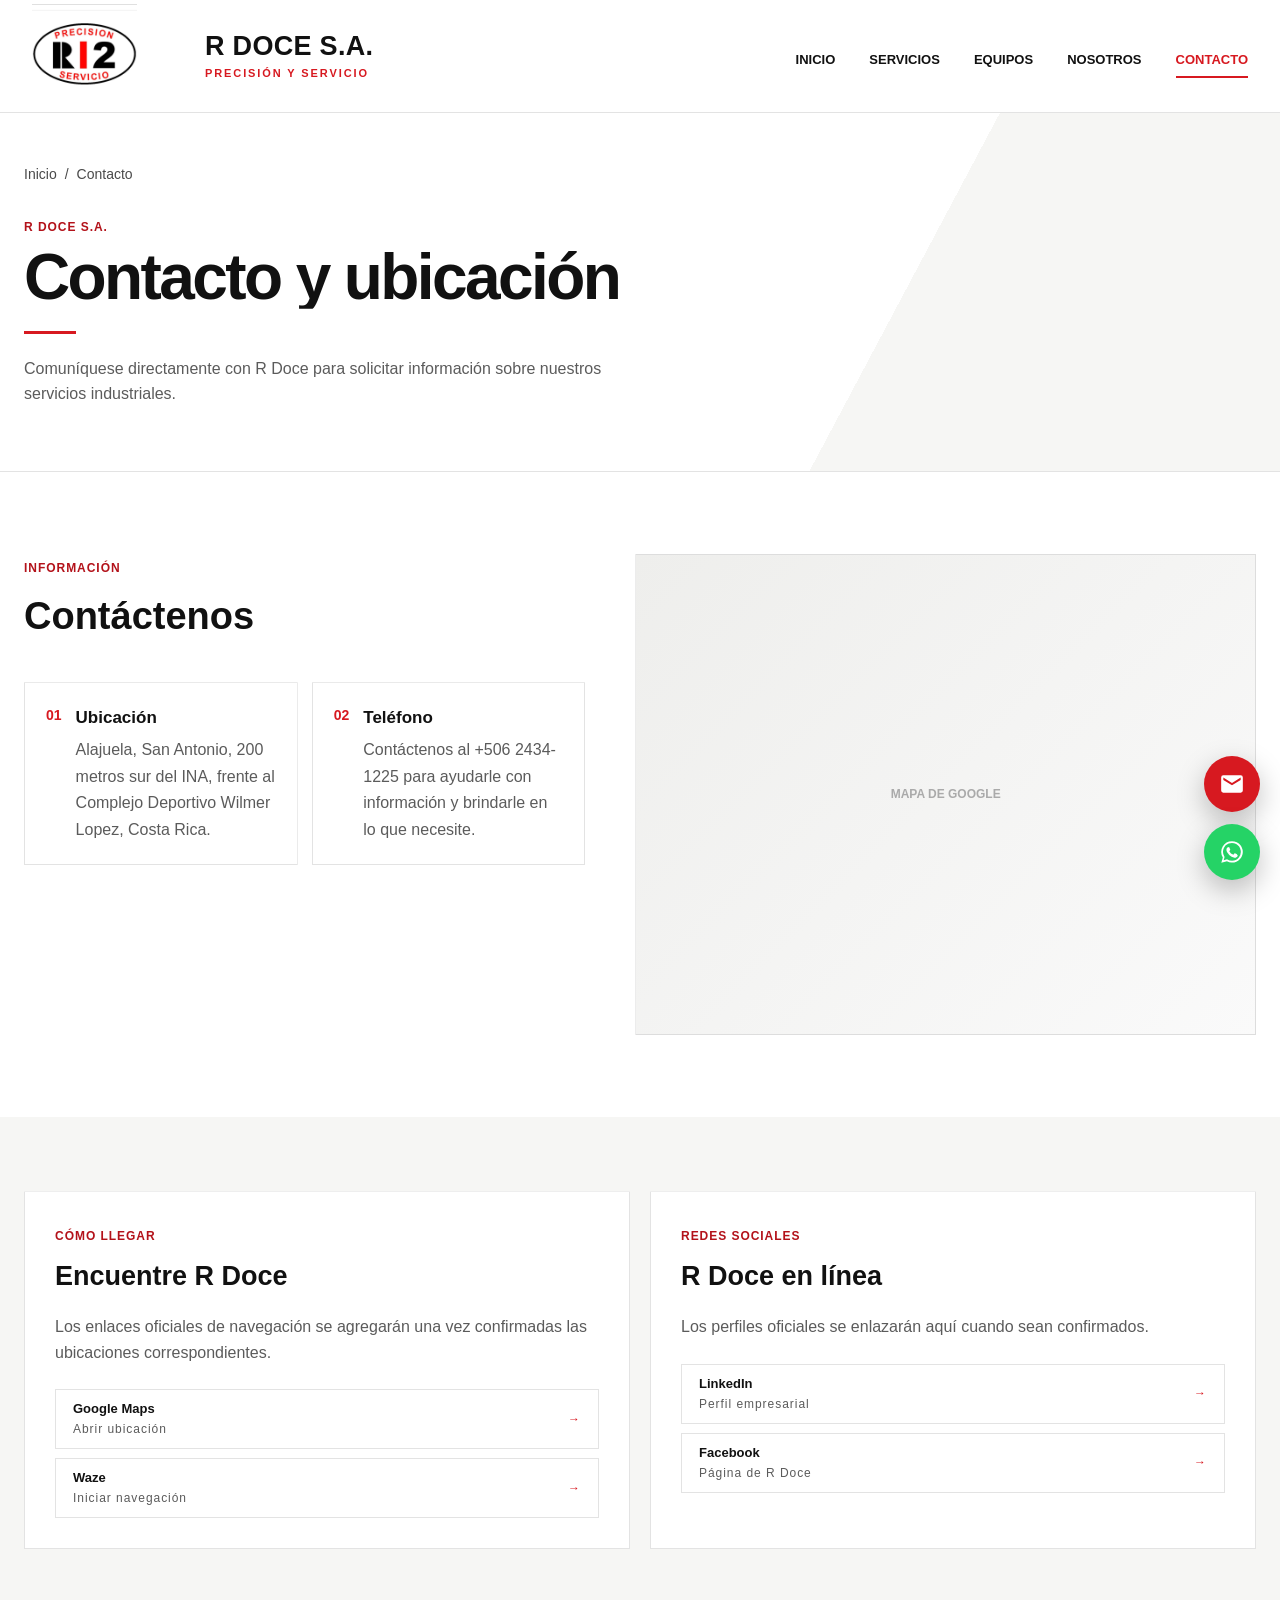
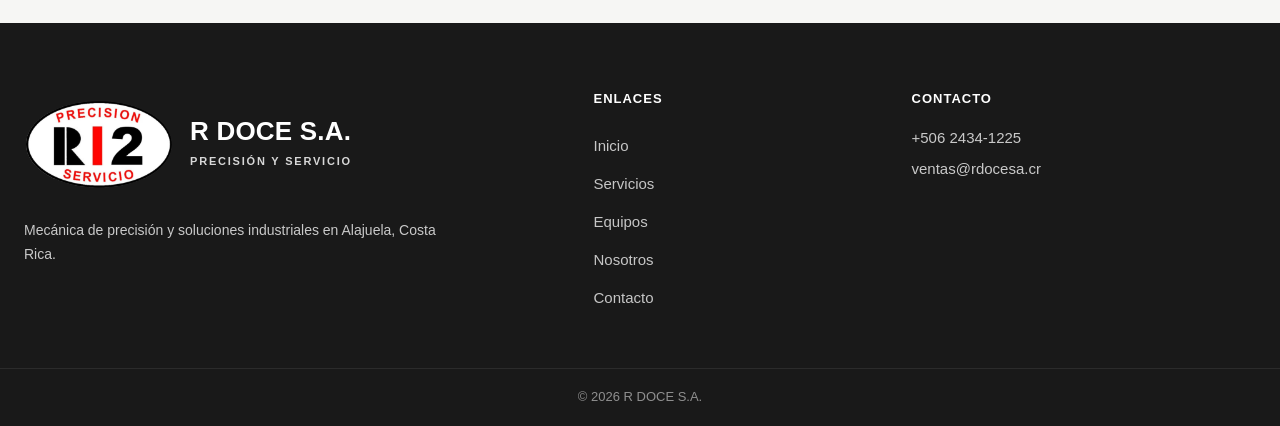
==== commit 7c8581ac: "Encabezado, menú animado y efecto al tocar en celular; quitar contacto duplicado - Logo 25 % más gra" ====
--- a/página web R doce/Contacto/Contacto.html
+++ b/página web R doce/Contacto/Contacto.html
@@ -34,6 +34,9 @@
         href="Contacto.css"
     >
 <link rel="stylesheet" href="../movil.css">
+<link rel="preload" href="../animaciones.js" as="script">
+<link rel="preload" href="../interacciones.js" as="script">
+<script>(function(d){if(window.matchMedia&&matchMedia("(prefers-reduced-motion: reduce)").matches)return;d.classList.add("rd-cargando");setTimeout(function(){d.classList.remove("rd-cargando")},1500)})(document.documentElement)</script>
 
 
     <script type="application/ld+json">
@@ -560,27 +563,6 @@
                 <a class="footer-contact-link" href="mailto:ventas@rdocesa.cr" data-email data-email-subject="Consulta para R Doce">ventas@rdocesa.cr</a>
             </p>
 
-            <div class="footer-actions">
-
-                <a
-                    href="mailto:ventas@rdocesa.cr"
-                    class="footer-action"
-                    data-email
-                    data-email-subject="Consulta para R Doce"
-                >
-                    EMAIL
-                </a>
-
-                <button
-                    type="button"
-                    class="footer-action"
-                    data-whatsapp
-                >
-                    WHATSAPP
-                </button>
-
-            </div>
-
         </div>
 
     </div>
--- a/página web R doce/movil.css
+++ b/página web R doce/movil.css
@@ -21,7 +21,14 @@
 
 /* Secciones con fondo oscuro (para elegir el color correcto) */
 /* .vacuum-feature, .vacuum-callout, .vacuum-hero, .company-focus,
-   .contact-strip, .site-footer */
+   .site-footer */
+
+
+/* Mientras se preparan las animaciones (máximo 1,5 s), el bloque
+   principal espera oculto para no aparecer de golpe y luego animarse */
+html.rd-cargando main > section:first-of-type {
+    visibility: hidden;
+}
 
 
 /* ==========================================================
@@ -58,12 +65,6 @@
 .section-label.light {
     color: var(--rd-rojo-texto-oscuro) !important;
 }
-/* La franja de contacto es oscura en unas páginas y roja en otras:
-   en las dos, la etiqueta en blanco se lee bien */
-.contact-strip .section-label {
-    color: #ffffff !important;
-}
-
 /* Números de orden (01, 02…) en gris claro: más oscuros para leerse */
 .service-number,
 .service-top span,
@@ -108,8 +109,6 @@
 /* Botones y enlaces de acción (antes 9–10 px) */
 .primary-button,
 .secondary-button,
-.contact-action,
-.footer-action,
 .text-link,
 .star-button,
 .vacuum-button,
@@ -266,8 +265,6 @@
     /* --- Botones de acción: grandes, a lo ancho --- */
     .primary-button,
     .secondary-button,
-    .contact-action,
-    .footer-action,
     .star-button,
     .vacuum-button,
     .center-action a,
@@ -294,19 +291,6 @@
         align-items: center !important;
     }
 
-    /* Grupos de botones de contacto: uno debajo del otro */
-    .contact-actions,
-    .footer-actions {
-        display: grid !important;
-        grid-template-columns: 1fr !important;
-        gap: 10px !important;
-        width: 100% !important;
-    }
-    .contact-actions > *,
-    .footer-actions > * {
-        width: 100% !important;
-    }
-
     /* --- Pie de página --- */
     .site-footer h2 {
         font-size: 14px !important;
@@ -342,3 +326,82 @@
         font-size: 13px !important;
     }
 }
+
+
+/* ==========================================================
+   3. ENCABEZADO EN CELULAR — logo 25 % más grande
+   El encabezado crece con el logo y el nombre queda centrado
+   a la altura media del logo. Todas las páginas quedan iguales.
+   ========================================================== */
+@media (max-width: 768px) {
+
+    .header-container {
+        min-height: 0 !important;
+        padding-block: 8px !important;
+        display: flex !important;
+        align-items: center !important;
+        justify-content: space-between !important;
+    }
+
+    .brand {
+        display: flex !important;
+        align-items: center !important;
+        min-width: 0 !important;
+    }
+
+    /* 145 × 68 px → 181 × 85 px. La imagen trae margen blanco a los
+       costados, por eso el margen negativo crece en la misma medida. */
+    .brand-logo {
+        width: 181px !important;
+        height: 85px !important;
+        margin-right: -45px !important;
+        flex-shrink: 0 !important;
+    }
+
+    .brand-text,
+    .brand-name {
+        display: flex !important;
+        flex-direction: column !important;
+        justify-content: center !important;
+        min-width: 0 !important;
+    }
+
+    /* El menú desplegado se abre justo debajo del encabezado,
+       mida lo que mida */
+    .main-nav {
+        top: 100% !important;
+    }
+}
+
+/* Celulares de 360–380 px: el nombre un poco más chico para que
+   entre al lado del logo grande y del botón de menú */
+@media (max-width: 380px) {
+    .brand-text strong,
+    .brand-name strong {
+        font-size: 18px !important;
+    }
+    .brand small,
+    .brand-name span {
+        font-size: 10px !important;
+        letter-spacing: .06em !important;
+    }
+}
+
+/* Celulares muy angostos (320 px): el logo baja un poco, porque si no
+   tapa el botón de menú */
+@media (max-width: 340px) {
+    .brand-logo {
+        width: 150px !important;
+        height: 70px !important;
+        margin-right: -37px !important;
+    }
+    .brand-text strong,
+    .brand-name strong {
+        font-size: 16px !important;
+    }
+    .brand small,
+    .brand-name span {
+        font-size: 9px !important;
+        letter-spacing: .04em !important;
+    }
+}
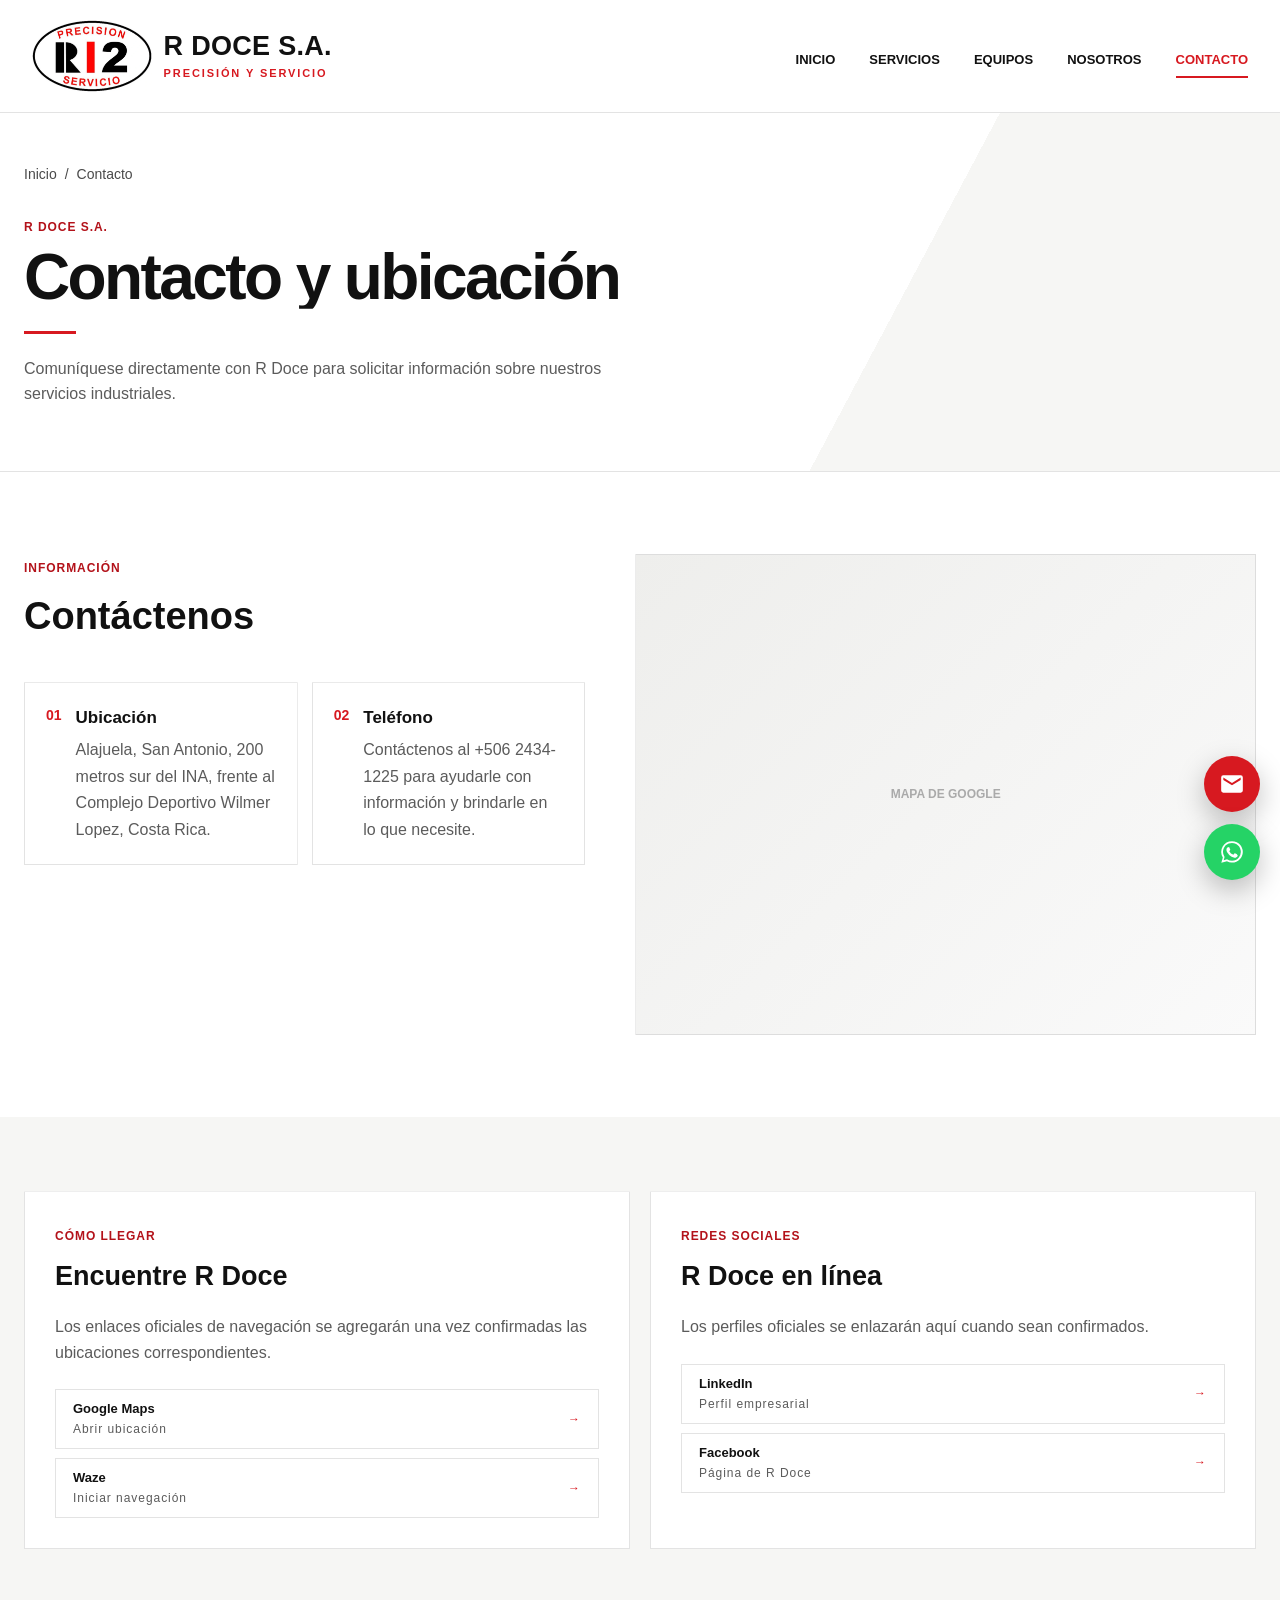
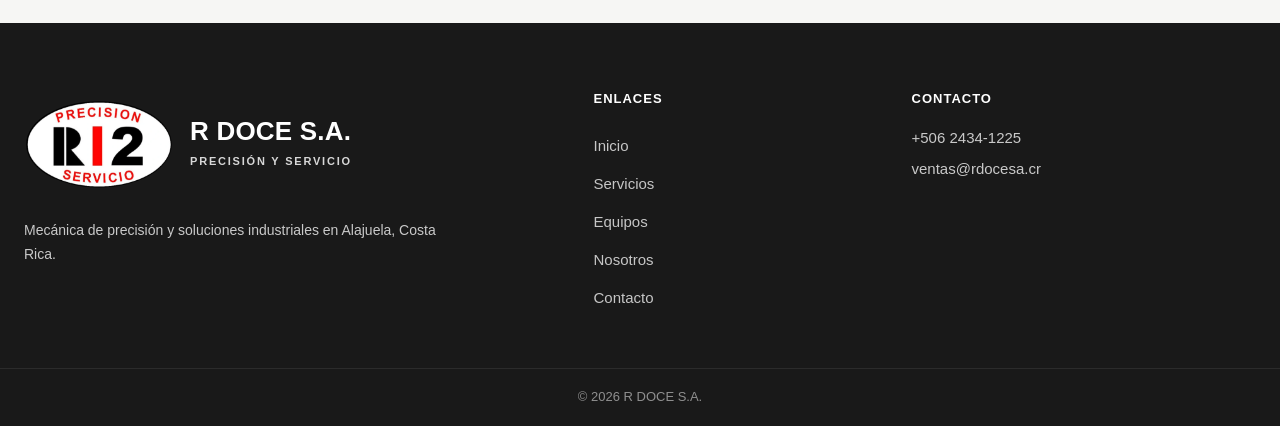
==== commit 944433b7: "Logo e ISO en WebP, logo más grande, toques más sutiles y flotantes sin animación de entrada - Logo " ====
--- a/página web R doce/Contacto/Contacto.html
+++ b/página web R doce/Contacto/Contacto.html
@@ -76,7 +76,7 @@
         >
 
             <img
-                src="../img/R12 logo.jpg"
+                src="../img/r12-logo.webp"
                 alt="R Doce Precisión y Servicio"
                 class="brand-logo"
             >
@@ -507,7 +507,7 @@
             <div class="footer-brand-line">
 
                 <img
-                    src="../img/R12 logo.jpg"
+                    src="../img/r12-logo.webp"
                     alt="Logo de R Doce S.A. Precisión y Servicio"
                     class="footer-logo"
                 >
--- a/página web R doce/movil.css
+++ b/página web R doce/movil.css
@@ -329,6 +329,26 @@
 
 
 /* ==========================================================
+   LOGO (todas las pantallas)
+   La imagen r12-logo.webp ya viene recortada al óvalo, sin márgenes
+   blancos: se le da solo la altura y el ancho sale solo.
+   ========================================================== */
+.brand-logo {
+    width: auto !important;
+    height: 72px !important;
+    aspect-ratio: 950 / 572;
+    margin-right: 0 !important;
+    object-fit: contain !important;
+    flex-shrink: 0 !important;
+}
+.brand {
+    gap: 12px !important;
+}
+@media (max-width: 1050px) {
+    .brand-logo { height: 64px !important; }
+}
+
+/* ==========================================================
    3. ENCABEZADO EN CELULAR — logo 25 % más grande
    El encabezado crece con el logo y el nombre queda centrado
    a la altura media del logo. Todas las páginas quedan iguales.
@@ -349,13 +369,10 @@
         min-width: 0 !important;
     }
 
-    /* 145 × 68 px → 181 × 85 px. La imagen trae margen blanco a los
-       costados, por eso el margen negativo crece en la misma medida. */
+    /* Celular: el óvalo pasa de ~83 × 49 px (con la imagen vieja) a
+       124 × 74 px */
     .brand-logo {
-        width: 181px !important;
-        height: 85px !important;
-        margin-right: -45px !important;
-        flex-shrink: 0 !important;
+        height: 74px !important;
     }
 
     .brand-text,
@@ -376,6 +393,9 @@
 /* Celulares de 360–380 px: el nombre un poco más chico para que
    entre al lado del logo grande y del botón de menú */
 @media (max-width: 380px) {
+    .brand-logo {
+        height: 68px !important;
+    }
     .brand-text strong,
     .brand-name strong {
         font-size: 18px !important;
@@ -391,9 +411,7 @@
    tapa el botón de menú */
 @media (max-width: 340px) {
     .brand-logo {
-        width: 150px !important;
-        height: 70px !important;
-        margin-right: -37px !important;
+        height: 58px !important;
     }
     .brand-text strong,
     .brand-name strong {
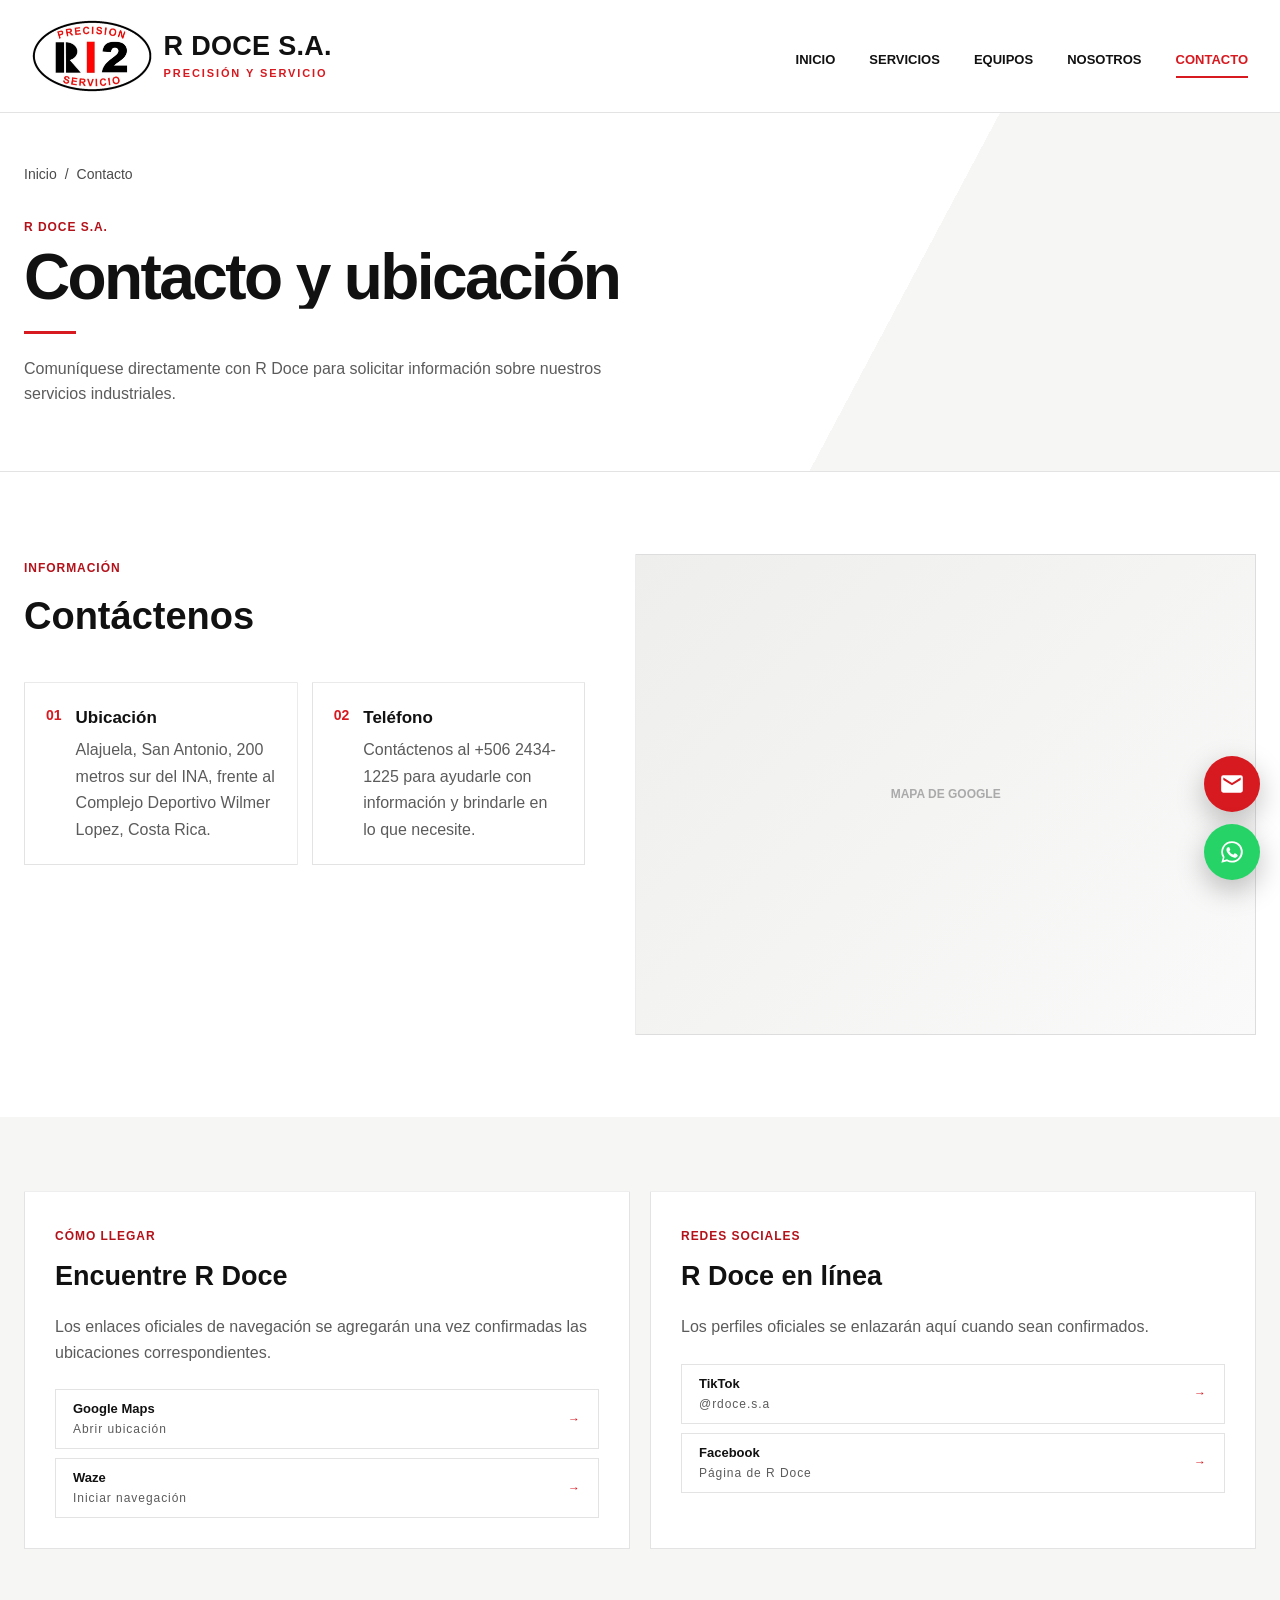
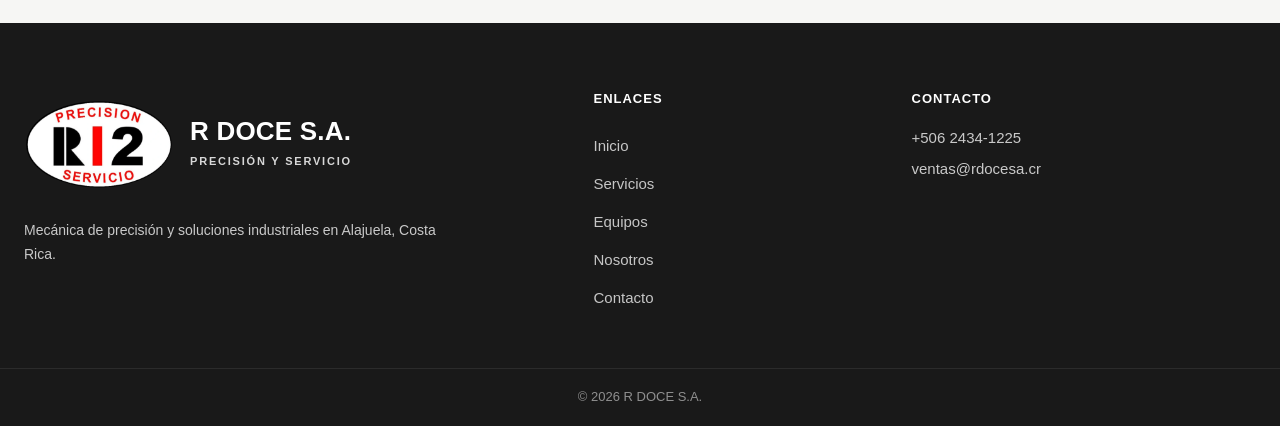
==== commit 7cb1c674: "Unir la versión de trabajo con main Se pasa a main la versión de la rama claude/upbeat-allen-0ejbya:" ====
--- a/página web R doce/Contacto/Contacto.html
+++ b/página web R doce/Contacto/Contacto.html
@@ -436,17 +436,17 @@
                 <a
                     href="#"
                     class="platform-link"
-                    data-link="linkedin"
+                    data-link="tiktok"
                 >
 
                     <div>
 
                         <strong>
-                            LinkedIn
+                            TikTok
                         </strong>
 
                         <span>
-                            Perfil empresarial
+                            @rdoce.s.a
                         </span>
 
                     </div>
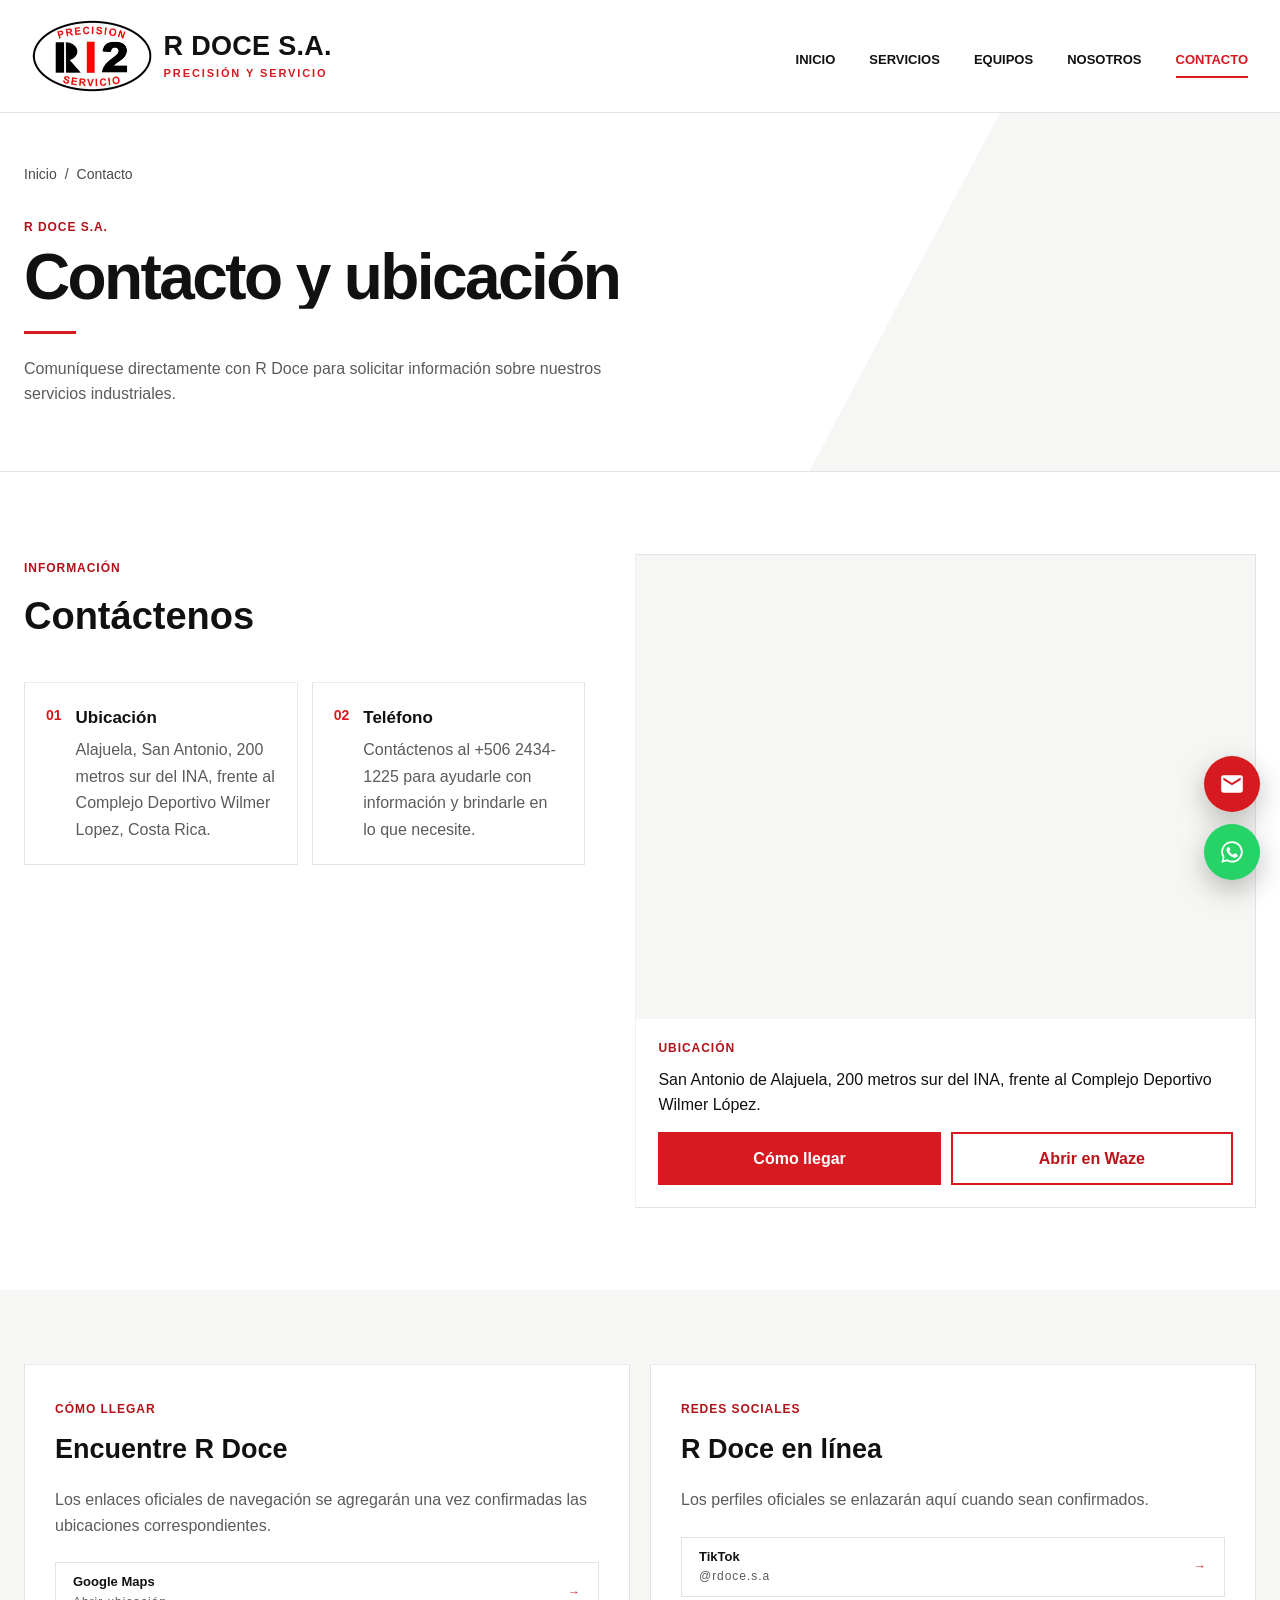
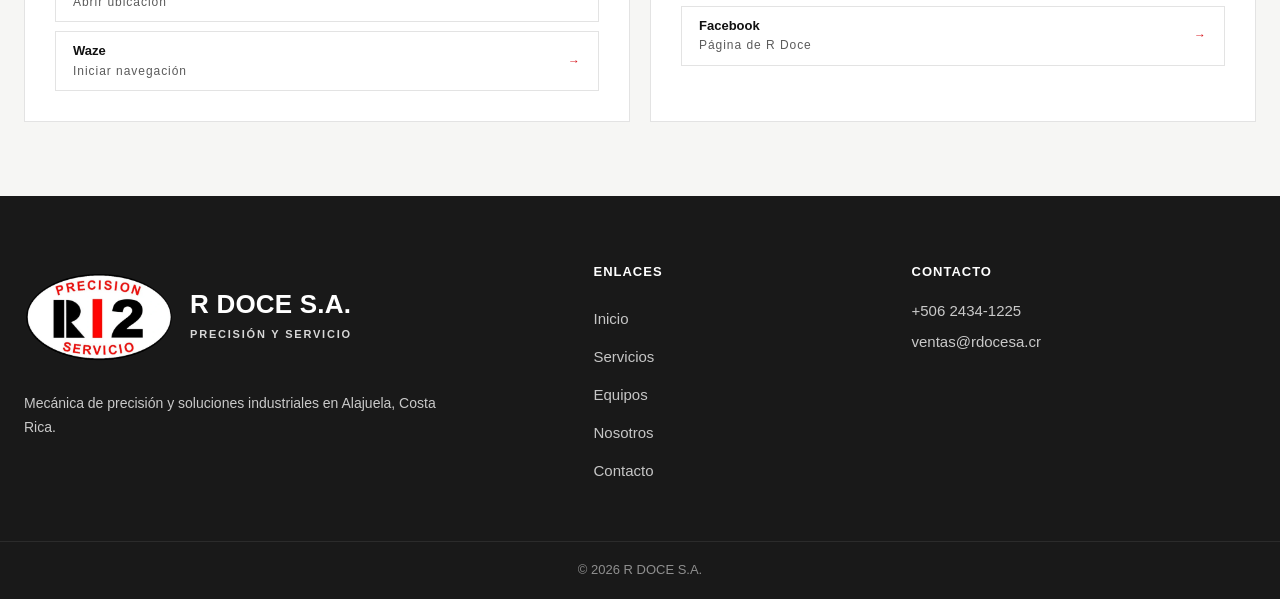
==== commit eb0b93c5: "Encabezado igual en todas las páginas y mapa de ubicación en Contacto Encabezado: - Las páginas de S" ====
--- a/página web R doce/Contacto/Contacto.html
+++ b/página web R doce/Contacto/Contacto.html
@@ -31,11 +31,11 @@
 
     <link
         rel="stylesheet"
-        href="Contacto.css"
+        href="Contacto.css?v=20261123"
     >
-<link rel="stylesheet" href="../movil.css">
-<link rel="preload" href="../animaciones.js" as="script">
-<link rel="preload" href="../interacciones.js" as="script">
+<link rel="stylesheet" href="../movil.css?v=20261123">
+<link rel="preload" href="../animaciones.js?v=20261123" as="script">
+<link rel="preload" href="../interacciones.js?v=20261123" as="script">
 <script>(function(d){if(window.matchMedia&&matchMedia("(prefers-reduced-motion: reduce)").matches)return;d.classList.add("rd-cargando");setTimeout(function(){d.classList.remove("rd-cargando")},1500)})(document.documentElement)</script>
 
 
@@ -312,13 +312,58 @@
 
 
 
-        <div class="map-box">
-
-            <div class="image-placeholder">
-                MAPA DE GOOGLE
+            <div class="map-box mapa" data-mapa>
+
+                <div class="mapa-marco">
+
+                    <p class="mapa-aviso" role="status">
+                        Cargando mapa…
+                    </p>
+
+                    <button type="button" class="mapa-activar" hidden>
+                        Tocar para mover el mapa
+                    </button>
+
+                </div>
+
+                <div class="mapa-info">
+
+                    <span class="section-label">
+                        UBICACIÓN
+                    </span>
+
+                    <p class="mapa-direccion">
+                        San Antonio de Alajuela, 200 metros sur del INA,
+                        frente al Complejo Deportivo Wilmer López.
+                    </p>
+
+                    <div class="mapa-acciones">
+
+                        <a
+                            class="mapa-btn mapa-btn-principal"
+                            data-mapa-ir
+                            href="https://www.google.com/maps/dir/?api=1&amp;destination=9.996336,-84.241598"
+                            target="_blank"
+                            rel="noopener noreferrer"
+                        >
+                            Cómo llegar
+                        </a>
+
+                        <a
+                            class="mapa-btn"
+                            data-link="waze"
+                            href="https://waze.com/ul/hd1u0g5c0u"
+                            target="_blank"
+                            rel="noopener noreferrer"
+                        >
+                            Abrir en Waze
+                        </a>
+
+                    </div>
+
+                </div>
+
             </div>
-
-        </div>
 
 
     </div>
@@ -578,8 +623,8 @@
 </footer>
 
 
-<script src="../config.js"></script>
-<script src="Contacto.js"></script>
+<script src="../config.js?v=20261123"></script>
+<script src="Contacto.js?v=20261123"></script>
 
 
 </body>
--- a/página web R doce/Contacto/Contacto.css
+++ b/página web R doce/Contacto/Contacto.css
@@ -1,1247 +1,1280 @@
-:root {
-    --rojo: #d71920;
-    --rojo-oscuro: #b9141a;
-    --negro: #111111;
-    --oscuro: #222222;
-    --texto: #5b5b5b;
-    --fondo-suave: #f6f6f4;
-    --borde: #e3e3e3;
-    --ancho: 1280px;
-    --sombra: 0 18px 44px rgba(0,0,0,.08);
-}
-
-
-* {
-    box-sizing: border-box;
-}
-
-
-html {
-    scroll-behavior: smooth;
-}
-
-
-body {
-    margin: 0;
-    font-family: "Segoe UI", Arial, sans-serif;
-    color: var(--negro);
-    background: white;
-    line-height: 1.6;
-}
-
-
-a {
-    color: inherit;
-    text-decoration: none;
-}
-
-
-button {
-    font: inherit;
-}
-
-
-.container {
-    width: min(calc(100% - 48px), var(--ancho));
-    margin: auto;
-}
-
-
-img {
-    display: block;
-    max-width: 100%;
-}
-
-
-/* HEADER */
-
-.site-header {
-    position: sticky;
-    top: 0;
-    z-index: 1000;
-    background: rgba(255,255,255,.98);
-    border-bottom: 1px solid var(--borde);
-    backdrop-filter: blur(12px);
-}
-
-
-.header-container {
-    width: min(calc(100% - 64px),1450px);
-    min-height: 112px;
-    margin: auto;
-    display: flex;
-    align-items: center;
-    justify-content: space-between;
-    gap: 42px;
-}
-
-
-.brand {
-    display: flex;
-    align-items: center;
-    gap: 18px;
-}
-
-
-.brand-logo {
-    width: 180px;
-    height: 88px;
-    object-fit: contain;
-}
-
-
-.brand-name {
-    display: flex;
-    flex-direction: column;
-}
-
-
-.brand-name strong {
-    font-size: 20px;
-}
-
-
-.brand-name span {
-    margin-top: 5px;
-    color: var(--rojo);
-    font-size: 9px;
-    font-weight: 800;
-    letter-spacing: 1.4px;
-}
-
-
-.main-nav {
-    display: flex;
-    align-items: center;
-    gap: 34px;
-    font-size: 13px;
-    font-weight: 600;
-}
-
-
-.main-nav a {
-    position: relative;
-    padding: 44px 0 36px;
-}
-
-
-.main-nav a::after {
-    content: "";
-    position: absolute;
-    left: 0;
-    bottom: 28px;
-    width: 0;
-    height: 2px;
-    background: var(--rojo);
-    transition: width .22s;
-}
-
-
-.main-nav a:hover::after,
-.main-nav a.active::after {
-    width: 100%;
-}
-
-
-.main-nav a.active {
-    color: var(--rojo);
-}
-
-
-.menu-button {
-    display: none;
-    border: 0;
-    background: transparent;
-    font-size: 28px;
-}
-
-
-/* GENERAL */
-
-.section {
-    padding: 82px 0;
-}
-
-
-.section-label {
-    color: var(--rojo);
-    font-size: 11px;
-    font-weight: 800;
-    letter-spacing: 1.4px;
-}
-
-
-.section-label.light {
-    color: #ff7277;
-}
-
-
-.red-line {
-    width: 52px;
-    height: 3px;
-    margin: 22px 0;
-    background: var(--rojo);
-}
-
-
-.section-heading {
-    margin-bottom: 35px;
-}
-
-
-.section-heading h2 {
-    margin: 7px 0 0;
-    font-size: 38px;
-}
-
-
-.image-placeholder {
-    width: 100%;
-    height: 100%;
-    min-height: 350px;
-    display: flex;
-    align-items: center;
-    justify-content: center;
-    color: #aaa;
-    background:
-        linear-gradient(
-            135deg,
-            #eeeeec,
-            #fafafa
-        );
-    border: 1px solid #ddd;
-    font-size: 11px;
-    font-weight: 700;
-}
-
-
-/* HERO */
-
-.page-hero {
-    padding: 50px 0 64px;
-    background:
-        linear-gradient(
-            118deg,
-            white 0%,
-            white 68%,
-            var(--fondo-suave) 68%
-        );
-    border-bottom: 1px solid var(--borde);
-}
-
-
-.breadcrumb {
-    display: flex;
-    gap: 8px;
-    margin-bottom: 28px;
-    color: #929292;
-    font-size: 11px;
-}
-
-
-.page-hero h1 {
-    margin: 7px 0 0;
-    font-size: clamp(46px,5vw,66px);
-    line-height: .98;
-    letter-spacing: -2.6px;
-}
-
-
-.page-hero p {
-    max-width: 620px;
-    margin: 0;
-    color: var(--texto);
-    font-size: 15px;
-}
-
-
-/* CONTACT INFO */
-
-.contact-main-grid {
-    display: grid;
-    grid-template-columns: .95fr 1.05fr;
-    gap: 50px;
-    align-items: stretch;
-}
-
-
-.contact-cards {
-    display: grid;
-    grid-template-columns: repeat(2,1fr);
-    gap: 14px;
-}
-
-
-.contact-cards article {
-    min-height: 145px;
-    padding: 21px;
-    display: flex;
-    gap: 14px;
-    border: 1px solid var(--borde);
-}
-
-
-.contact-cards article > span {
-    color: var(--rojo);
-    font-size: 10px;
-    font-weight: 800;
-}
-
-
-.contact-cards h3 {
-    margin: 0 0 6px;
-    font-size: 17px;
-}
-
-
-.contact-cards p,
-.contact-cards a {
-    margin: 0;
-    color: var(--texto);
-    font-size: 12px;
-    line-height: 1.65;
-}
-
-
-.contact-cards a:hover {
-    color: var(--rojo);
-}
-
-
-.map-box {
-    min-height: 380px;
-}
-
-
-/* NAVIGATION */
-
-.navigation-section {
-    padding: 74px 0;
-    background: var(--fondo-suave);
-}
-
-
-.navigation-grid {
-    display: grid;
-    grid-template-columns: repeat(2,1fr);
-    gap: 20px;
-}
-
-
-.navigation-card {
-    padding: 30px;
-    background: white;
-    border: 1px solid var(--borde);
-}
-
-
-.navigation-card h2 {
-    margin: 7px 0 8px;
-    font-size: 27px;
-}
-
-
-.navigation-card > p {
-    color: var(--texto);
-    font-size: 13px;
-}
-
-
-.platform-links {
-    margin-top: 24px;
-    display: grid;
-    gap: 9px;
-}
-
-
-.platform-link {
-    min-height: 60px;
-    padding: 0 17px;
-    display: flex;
-    align-items: center;
-    justify-content: space-between;
-    border: 1px solid var(--borde);
-    transition: border-color .2s ease;
-}
-
-
-.platform-link:hover {
-    border-color: var(--rojo);
-}
-
-
-.platform-link strong {
-    display: block;
-    font-size: 13px;
-}
-
-
-.platform-link div span {
-    display: block;
-    color: var(--texto);
-    font-size: 10px;
-}
-
-
-.arrow {
-    color: var(--rojo);
-}
-
-
-/* DIRECT */
-
-.direct-contact {
-    padding: 65px 0;
-    background: var(--oscuro);
-    color: white;
-}
-
-
-.direct-contact-grid {
-    display: flex;
-    align-items: center;
-    justify-content: space-between;
-    gap: 50px;
-}
-
-
-.direct-contact h2 {
-    margin: 7px 0 7px;
-    font-size: 34px;
-}
-
-
-.direct-contact p {
-    margin: 0;
-    color: #ccc;
-}
-
-
-.direct-buttons {
-    display: flex;
-    gap: 9px;
-}
-
-
-.direct-button {
-    min-height: 44px;
-    padding: 0 19px;
-    display: inline-flex;
-    align-items: center;
-    justify-content: center;
-    border: 1px solid rgba(255,255,255,.30);
-    background: transparent;
-    color: #ccc;
-    font-size: 9px;
-    font-weight: 800;
-    cursor: pointer;
-    transition: .2s;
-}
-
-
-.direct-button:hover {
-    background: white;
-    color: #111;
-    border-color: white;
-}
-
-
-/* FOOTER */
-
-.site-footer {
-    padding: 66px 0 0;
-    background: #191919;
-    color: #c6c6c6;
-}
-
-
-.footer-grid {
-    display: grid;
-    grid-template-columns: 1.45fr .72fr 1fr;
-    gap: 70px;
-}
-
-
-.footer-brand {
-    display: flex;
-    align-items: center;
-    gap: 15px;
-}
-
-
-.footer-logo {
-    width: 165px;
-    height: 82px;
-    object-fit: contain;
-}
-
-
-.footer-brand strong {
-    display: block;
-    color: white;
-    font-size: 17px;
-}
-
-
-.footer-brand span {
-    color: #999;
-    font-size: 8px;
-    font-weight: 800;
-}
-
-
-.footer-grid h3 {
-    margin-top: 0;
-    color: white;
-    font-size: 11px;
-}
-
-
-.footer-grid a,
-.footer-grid p {
-    display: block;
-    margin: 8px 0;
-    color: #c6c6c6;
-    font-size: 13px;
-}
-
-
-.footer-actions {
-    margin-top: 18px;
-    display: flex;
-    gap: 8px;
-}
-
-
-.footer-action {
-    min-height: 38px;
-    padding: 0 14px;
-    display: inline-flex;
-    align-items: center;
-    justify-content: center;
-    border: 1px solid rgba(255,255,255,.23);
-    background: transparent;
-    color: #ccc;
-    font-size: 9px;
-    font-weight: 800;
-    cursor: pointer;
-}
-
-
-.footer-action:hover {
-    background: white;
-    color: #111;
-}
-
-
-.footer-bottom {
-    margin-top: 52px;
-    padding: 18px;
-    border-top: 1px solid rgba(255,255,255,.08);
-    text-align: center;
-    font-size: 11px;
-}
-
-
-/* RESPONSIVE */
-
-@media (max-width: 900px) {
-
-    .menu-button {
-        display: block;
-    }
-
-    .header-container {
-        min-height: 90px;
-    }
-
-    .brand-logo {
-        width: 145px;
-        height: 70px;
-    }
-
-    .main-nav {
-        display: none;
-        position: absolute;
-        top: 90px;
-        left: 0;
-        right: 0;
-        padding: 15px 24px;
-        flex-direction: column;
-        align-items: stretch;
-        background: white;
-    }
-
-    .main-nav.open {
-        display: flex;
-    }
-
-    .main-nav a {
-        padding: 13px 0;
-    }
-
-    .main-nav a::after {
-        display: none;
-    }
-
-    .contact-main-grid,
-    .navigation-grid {
-        grid-template-columns: 1fr;
-    }
-
-    .footer-grid {
-        grid-template-columns: 1fr 1fr;
-    }
-
-}
-
-
-@media (max-width: 620px) {
-
-    .container,
-    .header-container {
-        width: calc(100% - 30px);
-    }
-
-    .contact-cards {
-        grid-template-columns: 1fr;
-    }
-
-    .direct-contact-grid {
-        flex-direction: column;
-        align-items: flex-start;
-    }
-
-    .direct-buttons {
-        width: 100%;
-    }
-
-    .direct-button {
-        flex: 1;
-    }
-
-    .footer-grid {
-        grid-template-columns: 1fr;
-    }
-
-}
-
-
-/* =========================================================
-   LOGO — mismos tamaños que Home/Home.css
-   ========================================================= */
-
-.brand {
-    gap: 8px;
-
-    flex-shrink: 0;
-}
-
-
-.brand-logo {
-    width: 220px;
-
-    height: 105px;
-
-    object-fit: contain;
-
-    object-position: left center;
-
-    margin-right: -55px;
-}
-
-
-.brand-text,
-.brand-name {
-    justify-content: center;
-
-    line-height: 1.05;
-
-    white-space: nowrap;
-}
-
-
-.brand-text strong,
-.brand-name strong {
-    font-size: 27px;
-
-    font-weight: 800;
-
-    letter-spacing: 0.3px;
-}
-
-
-.brand-text small,
-.brand-name span {
-    margin-top: 8px;
-
-    font-size: 11px;
-
-    font-weight: 800;
-
-    letter-spacing: 1.9px;
-}
-
-
-.footer-brand-line,
-.footer-brand:has(> .footer-logo) {
-    gap: 8px;
-
-    min-height: 110px;
-}
-
-
-.footer-logo {
-    width: 210px;
-
-    height: 105px;
-
-    object-fit: contain;
-
-    object-position: left center;
-
-    margin-right: -55px;
-}
-
-
-.footer-logo + div strong {
-    font-size: 26px;
-
-    font-weight: 800;
-
-    line-height: 1.05;
-
-    letter-spacing: 0.2px;
-}
-
-
-.footer-logo + div span {
-    display: block;
-
-    margin-top: 8px;
-
-    font-size: 11px;
-
-    font-weight: 700;
-
-    letter-spacing: 1.8px;
-}
-
-
-@media (max-width: 860px) {
-
-    .brand {
-        gap: 6px;
-    }
-
-
-    .brand-logo {
-        width: 175px;
-
-        height: 80px;
-
-        margin-right: -43px;
-    }
-
-
-    .brand-text strong,
-    .brand-name strong {
-        font-size: 21px;
-    }
-
-
-    .brand-text small,
-    .brand-name span {
-        margin-top: 5px;
-
-        font-size: 9px;
-
-        letter-spacing: 1.4px;
-    }
-
-
-    .footer-logo {
-        width: 190px;
-
-        height: 94px;
-
-        margin-right: -48px;
-    }
-
-
-    .footer-logo + div strong {
-        font-size: 23px;
-    }
-
-
-    .footer-logo + div span {
-        font-size: 10px;
-    }
-
-}
-
-
-@media (max-width: 620px) {
-
-    .brand {
-        gap: 3px;
-    }
-
-
-    .brand-logo {
-        width: 145px;
-
-        height: 68px;
-
-        margin-right: -36px;
-    }
-
-
-    .brand-text strong,
-    .brand-name strong {
-        font-size: 17px;
-    }
-
-
-    .brand-text small,
-    .brand-name span {
-        margin-top: 4px;
-
-        font-size: 7px;
-
-        letter-spacing: 1.1px;
-    }
-
-
-    .footer-brand-line,
-    .footer-brand:has(> .footer-logo) {
-        gap: 4px;
-
-        min-height: 90px;
-    }
-
-
-    .footer-logo {
-        width: 170px;
-
-        height: 85px;
-
-        margin-right: -42px;
-    }
-
-
-    .footer-logo + div strong {
-        font-size: 21px;
-    }
-
-
-    .footer-logo + div span {
-        margin-top: 5px;
-
-        font-size: 9px;
-
-        letter-spacing: 1.3px;
-    }
-
-}
-
-
-/* =========================================================
-   PIE DE PÁGINA — igual en todas las páginas
-   (logo ovalado, enlaces y contacto)
-   ========================================================= */
-
-.site-footer {
-    padding:
-        66px 0 0;
-
-    background: #191919;
-
-    color: #c9c9c9;
-}
-
-
-.site-footer .footer-grid {
-    display: grid;
-
-    grid-template-columns:
-        1.45fr 0.72fr 1fr;
-
-    gap: 70px;
-}
-
-
-.site-footer .footer-brand {
-    display: block;
-}
-
-
-.site-footer .footer-brand-line {
-    display: flex;
-
-    align-items: center;
-
-    gap: 16px;
-
-    min-height: 110px;
-}
-
-
-/*
-    Recorta el JPG del logo a su óvalo:
-    se quita el fondo blanco cuadrado y queda
-    solo la forma redondeada del logo.
-*/
-.site-footer .footer-logo {
-    flex-shrink: 0;
-
-    width: 150px;
-
-    height: 89px;
-
-    margin: 0;
-
-    object-fit: cover;
-
-    object-position: 50% 43.7%;
-
-    clip-path:
-        ellipse(48.5% 48.5% at 49.95% 50%);
-}
-
-
-.site-footer .footer-brand-line strong {
-    display: block;
-
-    color: white;
-
-    font-size: 26px;
-
-    font-weight: 800;
-
-    line-height: 1.05;
-
-    letter-spacing: 0.2px;
-}
-
-
-.site-footer .footer-brand-line span {
-    display: block;
-
-    margin-top: 8px;
-
-    color: #d7d7d7;
-
-    font-size: 11px;
-
-    font-weight: 700;
-
-    letter-spacing: 1.8px;
-}
-
-
-.site-footer .footer-brand p {
-    max-width: 430px;
-
-    margin: 20px 0 0;
-
-    color: #c9c9c9;
-
-    font-size: 14px;
-
-    line-height: 1.7;
-}
-
-
-.site-footer .footer-grid h2 {
-    margin:
-        0 0 16px;
-
-    color: white;
-
-    font-size: 11px;
-
-    letter-spacing: 1px;
-}
-
-
-/* ENLACES */
-
-.site-footer .footer-links {
-    display: flex;
-
-    flex-direction: column;
-
-    align-items: flex-start;
-
-    gap: 2px;
-}
-
-
-.site-footer .footer-links a {
-    display: inline-flex;
-
-    align-items: center;
-
-    gap: 0;
-
-    margin: 0;
-
-    padding: 6px 0;
-
-    color: #c6c6c6;
-
-    font-size: 13px;
-
-    text-decoration: none;
-
-    transition:
-        color 0.2s ease,
-        gap 0.2s ease;
-}
-
-
-.site-footer .footer-links a::before {
-    content: "";
-
-    width: 0;
-
-    height: 2px;
-
-    background: #d71920;
-
-    transition: width 0.2s ease;
-}
-
-
-.site-footer .footer-links a:hover,
-.site-footer .footer-links a:focus-visible {
-    gap: 10px;
-
-    color: white;
-}
-
-
-.site-footer .footer-links a:hover::before,
-.site-footer .footer-links a:focus-visible::before {
-    width: 14px;
-}
-
-
-.site-footer .footer-links a:focus-visible,
-.site-footer .footer-contact-link:focus-visible,
-.site-footer .footer-action:focus-visible {
-    outline: 2px solid #d71920;
-
-    outline-offset: 3px;
-}
-
-
-/* CONTACTO */
-
-.site-footer .footer-contact p {
-    margin:
-        7px 0;
-
-    font-size: 13px;
-}
-
-
-.site-footer .footer-contact-link {
-    margin: 0;
-
-    color: #c9c9c9;
-
-    font-size: 13px;
-
-    text-decoration: none;
-
-    transition: color 0.2s ease;
-}
-
-
-.site-footer .footer-contact-link:hover {
-    color: white;
-}
-
-
-.site-footer .footer-actions {
-    display: flex;
-
-    gap: 8px;
-
-    flex-wrap: wrap;
-
-    margin-top: 18px;
-}
-
-
-.site-footer .footer-action {
-    min-height: 38px;
-
-    margin: 0;
-
-    padding:
-        0 15px;
-
-    display: inline-flex;
-
-    align-items: center;
-
-    justify-content: center;
-
-    border:
-        1px solid rgba(255,255,255,0.22);
-
-    background: transparent;
-
-    color: #cfcfcf;
-
-    font-family: inherit;
-
-    font-size: 9px;
-
-    font-weight: 800;
-
-    letter-spacing: 0.55px;
-
-    text-decoration: none;
-
-    cursor: pointer;
-
-    transition:
-        background 0.2s ease,
-        color 0.2s ease,
-        border-color 0.2s ease;
-}
-
-
-.site-footer .footer-action:hover {
-    background: white;
-
-    color: #111111;
-
-    border-color: white;
-}
-
-
-.site-footer .footer-bottom {
-    margin-top: 52px;
-
-    padding: 18px;
-
-    border-top:
-        1px solid rgba(255,255,255,0.08);
-
-    text-align: center;
-
-    color: #8f8f8f;
-
-    font-size: 11px;
-}
-
-
-@media (max-width: 860px) {
-
-    .site-footer .footer-grid {
-        grid-template-columns:
-            1fr 1fr;
-    }
-
-
-    .site-footer .footer-logo {
-        width: 134px;
-
-        height: 80px;
-    }
-
-
-    .site-footer .footer-brand-line strong {
-        font-size: 23px;
-    }
-
-
-    .site-footer .footer-brand-line span {
-        font-size: 10px;
-    }
-
-}
-
-
-@media (max-width: 620px) {
-
-    .site-footer .footer-grid {
-        grid-template-columns:
-            1fr;
-    }
-
-
-    .site-footer .footer-brand-line {
-        gap: 12px;
-
-        min-height: 90px;
-    }
-
-
-    .site-footer .footer-logo {
-        width: 121px;
-
-        height: 72px;
-    }
-
-
-    .site-footer .footer-brand-line strong {
-        font-size: 21px;
-    }
-
-
-    .site-footer .footer-brand-line span {
-        margin-top: 5px;
-
-        font-size: 9px;
-
-        letter-spacing: 1.3px;
-    }
-
-
-    .site-footer .footer-brand p {
-        margin-top: 15px;
-    }
-
-}
-
-/* =========================================================
-   AJUSTES RESPONSIVE GENERALES
-   ========================================================= */
-
-img,
-video,
-iframe {
-    max-width: 100%;
-}
-
-img {
-    height: auto;
-}
-
-@media (max-width: 620px) {
-
-    h1,
-    h2,
-    h3 {
-        line-height: 1.15;
-        overflow-wrap: break-word;
-    }
-
-    .site-footer .footer-actions {
-        display: grid;
-        grid-template-columns: repeat(2, minmax(0, 1fr));
-        gap: 8px;
-    }
-
-    .site-footer .footer-action {
-        width: 100%;
-        min-height: 44px;
-        justify-content: center;
-    }
-}
+:root {
+    --rojo: #d71920;
+    --rojo-oscuro: #b9141a;
+    --negro: #111111;
+    --oscuro: #222222;
+    --texto: #5b5b5b;
+    --fondo-suave: #f6f6f4;
+    --borde: #e3e3e3;
+    --ancho: 1280px;
+    --sombra: 0 18px 44px rgba(0,0,0,.08);
+}
+
+
+* {
+    box-sizing: border-box;
+}
+
+
+html {
+    scroll-behavior: smooth;
+}
+
+
+body {
+    margin: 0;
+    font-family: "Segoe UI", Arial, sans-serif;
+    color: var(--negro);
+    background: white;
+    line-height: 1.6;
+}
+
+
+a {
+    color: inherit;
+    text-decoration: none;
+}
+
+
+button {
+    font: inherit;
+}
+
+
+.container {
+    width: min(calc(100% - 48px), var(--ancho));
+    margin: auto;
+}
+
+
+img {
+    display: block;
+    max-width: 100%;
+}
+
+
+/* HEADER */
+
+.site-header {
+    position: sticky;
+    top: 0;
+    z-index: 1000;
+    background: rgba(255,255,255,.98);
+    border-bottom: 1px solid var(--borde);
+    backdrop-filter: blur(12px);
+}
+
+
+.header-container {
+    width: min(calc(100% - 64px),1450px);
+    min-height: 112px;
+    margin: auto;
+    display: flex;
+    align-items: center;
+    justify-content: space-between;
+    gap: 42px;
+}
+
+
+.brand {
+    display: flex;
+    align-items: center;
+    gap: 18px;
+}
+
+
+.brand-logo {
+    width: 180px;
+    height: 88px;
+    object-fit: contain;
+}
+
+
+.brand-name {
+    display: flex;
+    flex-direction: column;
+}
+
+
+.brand-name strong {
+    font-size: 20px;
+}
+
+
+.brand-name span {
+    margin-top: 5px;
+    color: var(--rojo);
+    font-size: 9px;
+    font-weight: 800;
+    letter-spacing: 1.4px;
+}
+
+
+.main-nav {
+    display: flex;
+    align-items: center;
+    gap: 34px;
+    font-size: 13px;
+    font-weight: 600;
+}
+
+
+.main-nav a {
+    position: relative;
+    padding: 44px 0 36px;
+}
+
+
+.main-nav a::after {
+    content: "";
+    position: absolute;
+    left: 0;
+    bottom: 28px;
+    width: 0;
+    height: 2px;
+    background: var(--rojo);
+    transition: width .22s;
+}
+
+
+.main-nav a:hover::after,
+.main-nav a.active::after {
+    width: 100%;
+}
+
+
+.main-nav a.active {
+    color: var(--rojo);
+}
+
+
+.menu-button {
+    display: none;
+    border: 0;
+    background: transparent;
+    font-size: 28px;
+}
+
+
+/* GENERAL */
+
+.section {
+    padding: 82px 0;
+}
+
+
+.section-label {
+    color: var(--rojo);
+    font-size: 11px;
+    font-weight: 800;
+    letter-spacing: 1.4px;
+}
+
+
+.section-label.light {
+    color: #ff7277;
+}
+
+
+.red-line {
+    width: 52px;
+    height: 3px;
+    margin: 22px 0;
+    background: var(--rojo);
+}
+
+
+.section-heading {
+    margin-bottom: 35px;
+}
+
+
+.section-heading h2 {
+    margin: 7px 0 0;
+    font-size: 38px;
+}
+
+
+.image-placeholder {
+    width: 100%;
+    height: 100%;
+    min-height: 350px;
+    display: flex;
+    align-items: center;
+    justify-content: center;
+    color: #aaa;
+    background:
+        linear-gradient(
+            135deg,
+            #eeeeec,
+            #fafafa
+        );
+    border: 1px solid #ddd;
+    font-size: 11px;
+    font-weight: 700;
+}
+
+
+/* HERO */
+
+.page-hero {
+    padding: 50px 0 64px;
+    background:
+        linear-gradient(
+            118deg,
+            white 0%,
+            white 68%,
+            var(--fondo-suave) 68%
+        );
+    border-bottom: 1px solid var(--borde);
+}
+
+
+.breadcrumb {
+    display: flex;
+    gap: 8px;
+    margin-bottom: 28px;
+    color: #929292;
+    font-size: 11px;
+}
+
+
+.page-hero h1 {
+    margin: 7px 0 0;
+    font-size: clamp(46px,5vw,66px);
+    line-height: .98;
+    letter-spacing: -2.6px;
+}
+
+
+.page-hero p {
+    max-width: 620px;
+    margin: 0;
+    color: var(--texto);
+    font-size: 15px;
+}
+
+
+/* CONTACT INFO */
+
+.contact-main-grid {
+    display: grid;
+    grid-template-columns: .95fr 1.05fr;
+    gap: 50px;
+    align-items: stretch;
+}
+
+
+.contact-cards {
+    display: grid;
+    grid-template-columns: repeat(2,1fr);
+    gap: 14px;
+}
+
+
+.contact-cards article {
+    min-height: 145px;
+    padding: 21px;
+    display: flex;
+    gap: 14px;
+    border: 1px solid var(--borde);
+}
+
+
+.contact-cards article > span {
+    color: var(--rojo);
+    font-size: 10px;
+    font-weight: 800;
+}
+
+
+.contact-cards h3 {
+    margin: 0 0 6px;
+    font-size: 17px;
+}
+
+
+.contact-cards p,
+.contact-cards a {
+    margin: 0;
+    color: var(--texto);
+    font-size: 12px;
+    line-height: 1.65;
+}
+
+
+.contact-cards a:hover {
+    color: var(--rojo);
+}
+
+
+.map-box {
+    min-height: 380px;
+}
+
+
+/* NAVIGATION */
+
+.navigation-section {
+    padding: 74px 0;
+    background: var(--fondo-suave);
+}
+
+
+.navigation-grid {
+    display: grid;
+    grid-template-columns: repeat(2,1fr);
+    gap: 20px;
+}
+
+
+.navigation-card {
+    padding: 30px;
+    background: white;
+    border: 1px solid var(--borde);
+}
+
+
+.navigation-card h2 {
+    margin: 7px 0 8px;
+    font-size: 27px;
+}
+
+
+.navigation-card > p {
+    color: var(--texto);
+    font-size: 13px;
+}
+
+
+.platform-links {
+    margin-top: 24px;
+    display: grid;
+    gap: 9px;
+}
+
+
+.platform-link {
+    min-height: 60px;
+    padding: 0 17px;
+    display: flex;
+    align-items: center;
+    justify-content: space-between;
+    border: 1px solid var(--borde);
+    transition: border-color .2s ease;
+}
+
+
+.platform-link:hover {
+    border-color: var(--rojo);
+}
+
+
+.platform-link strong {
+    display: block;
+    font-size: 13px;
+}
+
+
+.platform-link div span {
+    display: block;
+    color: var(--texto);
+    font-size: 10px;
+}
+
+
+.arrow {
+    color: var(--rojo);
+}
+
+
+/* FOOTER */
+
+.site-footer {
+    padding: 66px 0 0;
+    background: #191919;
+    color: #c6c6c6;
+}
+
+
+.footer-grid {
+    display: grid;
+    grid-template-columns: 1.45fr .72fr 1fr;
+    gap: 70px;
+}
+
+
+.footer-brand {
+    display: flex;
+    align-items: center;
+    gap: 15px;
+}
+
+
+.footer-logo {
+    width: 165px;
+    height: 82px;
+    object-fit: contain;
+}
+
+
+.footer-brand strong {
+    display: block;
+    color: white;
+    font-size: 17px;
+}
+
+
+.footer-brand span {
+    color: #999;
+    font-size: 8px;
+    font-weight: 800;
+}
+
+
+.footer-grid h3 {
+    margin-top: 0;
+    color: white;
+    font-size: 11px;
+}
+
+
+.footer-grid a,
+.footer-grid p {
+    display: block;
+    margin: 8px 0;
+    color: #c6c6c6;
+    font-size: 13px;
+}
+
+
+.footer-actions {
+    margin-top: 18px;
+    display: flex;
+    gap: 8px;
+}
+
+
+.footer-action {
+    min-height: 38px;
+    padding: 0 14px;
+    display: inline-flex;
+    align-items: center;
+    justify-content: center;
+    border: 1px solid rgba(255,255,255,.23);
+    background: transparent;
+    color: #ccc;
+    font-size: 9px;
+    font-weight: 800;
+    cursor: pointer;
+}
+
+
+.footer-action:hover {
+    background: white;
+    color: #111;
+}
+
+
+.footer-bottom {
+    margin-top: 52px;
+    padding: 18px;
+    border-top: 1px solid rgba(255,255,255,.08);
+    text-align: center;
+    font-size: 11px;
+}
+
+
+/* RESPONSIVE */
+
+@media (max-width: 900px) {
+
+    .menu-button {
+        display: block;
+    }
+
+    .header-container {
+        min-height: 90px;
+    }
+
+    .brand-logo {
+        width: 145px;
+        height: 70px;
+    }
+
+    .main-nav {
+        display: none;
+        position: absolute;
+        top: 90px;
+        left: 0;
+        right: 0;
+        padding: 15px 24px;
+        flex-direction: column;
+        align-items: stretch;
+        background: white;
+    }
+
+    .main-nav.open {
+        display: flex;
+    }
+
+    .main-nav a {
+        padding: 13px 0;
+    }
+
+    .main-nav a::after {
+        display: none;
+    }
+
+    .contact-main-grid,
+    .navigation-grid {
+        grid-template-columns: 1fr;
+    }
+
+    .footer-grid {
+        grid-template-columns: 1fr 1fr;
+    }
+
+}
+
+
+@media (max-width: 620px) {
+
+    .container,
+    .header-container {
+        width: calc(100% - 30px);
+    }
+
+    .contact-cards {
+        grid-template-columns: 1fr;
+    }
+
+
+    .footer-grid {
+        grid-template-columns: 1fr;
+    }
+
+}
+
+
+/* =========================================================
+   LOGO — mismos tamaños que Home/Home.css
+   ========================================================= */
+
+.brand {
+    gap: 8px;
+
+    flex-shrink: 0;
+}
+
+
+.brand-logo {
+    width: 220px;
+
+    height: 105px;
+
+    object-fit: contain;
+
+    object-position: left center;
+
+    margin-right: -55px;
+}
+
+
+.brand-text,
+.brand-name {
+    justify-content: center;
+
+    line-height: 1.05;
+
+    white-space: nowrap;
+}
+
+
+.brand-text strong,
+.brand-name strong {
+    font-size: 27px;
+
+    font-weight: 800;
+
+    letter-spacing: 0.3px;
+}
+
+
+.brand-text small,
+.brand-name span {
+    margin-top: 8px;
+
+    font-size: 11px;
+
+    font-weight: 800;
+
+    letter-spacing: 1.9px;
+}
+
+
+.footer-brand-line,
+.footer-brand:has(> .footer-logo) {
+    gap: 8px;
+
+    min-height: 110px;
+}
+
+
+.footer-logo {
+    width: 210px;
+
+    height: 105px;
+
+    object-fit: contain;
+
+    object-position: left center;
+
+    margin-right: -55px;
+}
+
+
+.footer-logo + div strong {
+    font-size: 26px;
+
+    font-weight: 800;
+
+    line-height: 1.05;
+
+    letter-spacing: 0.2px;
+}
+
+
+.footer-logo + div span {
+    display: block;
+
+    margin-top: 8px;
+
+    font-size: 11px;
+
+    font-weight: 700;
+
+    letter-spacing: 1.8px;
+}
+
+
+@media (max-width: 860px) {
+
+    .brand {
+        gap: 6px;
+    }
+
+
+    .brand-logo {
+        width: 175px;
+
+        height: 80px;
+
+        margin-right: -43px;
+    }
+
+
+    .brand-text strong,
+    .brand-name strong {
+        font-size: 21px;
+    }
+
+
+    .brand-text small,
+    .brand-name span {
+        margin-top: 5px;
+
+        font-size: 9px;
+
+        letter-spacing: 1.4px;
+    }
+
+
+    .footer-logo {
+        width: 190px;
+
+        height: 94px;
+
+        margin-right: -48px;
+    }
+
+
+    .footer-logo + div strong {
+        font-size: 23px;
+    }
+
+
+    .footer-logo + div span {
+        font-size: 10px;
+    }
+
+}
+
+
+@media (max-width: 620px) {
+
+    .brand {
+        gap: 3px;
+    }
+
+
+    .brand-logo {
+        width: 145px;
+
+        height: 68px;
+
+        margin-right: -36px;
+    }
+
+
+    .brand-text strong,
+    .brand-name strong {
+        font-size: 17px;
+    }
+
+
+    .brand-text small,
+    .brand-name span {
+        margin-top: 4px;
+
+        font-size: 7px;
+
+        letter-spacing: 1.1px;
+    }
+
+
+    .footer-brand-line,
+    .footer-brand:has(> .footer-logo) {
+        gap: 4px;
+
+        min-height: 90px;
+    }
+
+
+    .footer-logo {
+        width: 170px;
+
+        height: 85px;
+
+        margin-right: -42px;
+    }
+
+
+    .footer-logo + div strong {
+        font-size: 21px;
+    }
+
+
+    .footer-logo + div span {
+        margin-top: 5px;
+
+        font-size: 9px;
+
+        letter-spacing: 1.3px;
+    }
+
+}
+
+
+/* =========================================================
+   PIE DE PÁGINA — igual en todas las páginas
+   (logo ovalado, enlaces y contacto)
+   ========================================================= */
+
+.site-footer {
+    padding:
+        66px 0 0;
+
+    background: #191919;
+
+    color: #c9c9c9;
+}
+
+
+.site-footer .footer-grid {
+    display: grid;
+
+    grid-template-columns:
+        1.45fr 0.72fr 1fr;
+
+    gap: 70px;
+}
+
+
+.site-footer .footer-brand {
+    display: block;
+}
+
+
+.site-footer .footer-brand-line {
+    display: flex;
+
+    align-items: center;
+
+    gap: 16px;
+
+    min-height: 110px;
+}
+
+
+/*
+    Recorta el JPG del logo a su óvalo:
+    se quita el fondo blanco cuadrado y queda
+    solo la forma redondeada del logo.
+*/
+.site-footer .footer-logo {
+    flex-shrink: 0;
+
+    width: 150px;
+
+    height: 89px;
+
+    margin: 0;
+
+    object-fit: cover;
+
+    object-position: 50% 43.7%;
+
+    clip-path:
+        ellipse(48.5% 48.5% at 49.95% 50%);
+}
+
+
+.site-footer .footer-brand-line strong {
+    display: block;
+
+    color: white;
+
+    font-size: 26px;
+
+    font-weight: 800;
+
+    line-height: 1.05;
+
+    letter-spacing: 0.2px;
+}
+
+
+.site-footer .footer-brand-line span {
+    display: block;
+
+    margin-top: 8px;
+
+    color: #d7d7d7;
+
+    font-size: 11px;
+
+    font-weight: 700;
+
+    letter-spacing: 1.8px;
+}
+
+
+.site-footer .footer-brand p {
+    max-width: 430px;
+
+    margin: 20px 0 0;
+
+    color: #c9c9c9;
+
+    font-size: 14px;
+
+    line-height: 1.7;
+}
+
+
+.site-footer .footer-grid h2 {
+    margin:
+        0 0 16px;
+
+    color: white;
+
+    font-size: 11px;
+
+    letter-spacing: 1px;
+}
+
+
+/* ENLACES */
+
+.site-footer .footer-links {
+    display: flex;
+
+    flex-direction: column;
+
+    align-items: flex-start;
+
+    gap: 2px;
+}
+
+
+.site-footer .footer-links a {
+    display: inline-flex;
+
+    align-items: center;
+
+    gap: 0;
+
+    margin: 0;
+
+    padding: 6px 0;
+
+    color: #c6c6c6;
+
+    font-size: 13px;
+
+    text-decoration: none;
+
+    transition:
+        color 0.2s ease,
+        gap 0.2s ease;
+}
+
+
+.site-footer .footer-links a::before {
+    content: "";
+
+    width: 0;
+
+    height: 2px;
+
+    background: #d71920;
+
+    transition: width 0.2s ease;
+}
+
+
+.site-footer .footer-links a:hover,
+.site-footer .footer-links a:focus-visible {
+    gap: 10px;
+
+    color: white;
+}
+
+
+.site-footer .footer-links a:hover::before,
+.site-footer .footer-links a:focus-visible::before {
+    width: 14px;
+}
+
+
+.site-footer .footer-links a:focus-visible,
+.site-footer .footer-contact-link:focus-visible,
+.site-footer .footer-action:focus-visible {
+    outline: 2px solid #d71920;
+
+    outline-offset: 3px;
+}
+
+
+/* CONTACTO */
+
+.site-footer .footer-contact p {
+    margin:
+        7px 0;
+
+    font-size: 13px;
+}
+
+
+.site-footer .footer-contact-link {
+    margin: 0;
+
+    color: #c9c9c9;
+
+    font-size: 13px;
+
+    text-decoration: none;
+
+    transition: color 0.2s ease;
+}
+
+
+.site-footer .footer-contact-link:hover {
+    color: white;
+}
+
+
+.site-footer .footer-actions {
+    display: flex;
+
+    gap: 8px;
+
+    flex-wrap: wrap;
+
+    margin-top: 18px;
+}
+
+
+.site-footer .footer-action {
+    min-height: 38px;
+
+    margin: 0;
+
+    padding:
+        0 15px;
+
+    display: inline-flex;
+
+    align-items: center;
+
+    justify-content: center;
+
+    border:
+        1px solid rgba(255,255,255,0.22);
+
+    background: transparent;
+
+    color: #cfcfcf;
+
+    font-family: inherit;
+
+    font-size: 9px;
+
+    font-weight: 800;
+
+    letter-spacing: 0.55px;
+
+    text-decoration: none;
+
+    cursor: pointer;
+
+    transition:
+        background 0.2s ease,
+        color 0.2s ease,
+        border-color 0.2s ease;
+}
+
+
+.site-footer .footer-action:hover {
+    background: white;
+
+    color: #111111;
+
+    border-color: white;
+}
+
+
+.site-footer .footer-bottom {
+    margin-top: 52px;
+
+    padding: 18px;
+
+    border-top:
+        1px solid rgba(255,255,255,0.08);
+
+    text-align: center;
+
+    color: #8f8f8f;
+
+    font-size: 11px;
+}
+
+
+@media (max-width: 860px) {
+
+    .site-footer .footer-grid {
+        grid-template-columns:
+            1fr 1fr;
+    }
+
+
+    .site-footer .footer-logo {
+        width: 134px;
+
+        height: 80px;
+    }
+
+
+    .site-footer .footer-brand-line strong {
+        font-size: 23px;
+    }
+
+
+    .site-footer .footer-brand-line span {
+        font-size: 10px;
+    }
+
+}
+
+
+@media (max-width: 620px) {
+
+    .site-footer .footer-grid {
+        grid-template-columns:
+            1fr;
+    }
+
+
+    .site-footer .footer-brand-line {
+        gap: 12px;
+
+        min-height: 90px;
+    }
+
+
+    .site-footer .footer-logo {
+        width: 121px;
+
+        height: 72px;
+    }
+
+
+    .site-footer .footer-brand-line strong {
+        font-size: 21px;
+    }
+
+
+    .site-footer .footer-brand-line span {
+        margin-top: 5px;
+
+        font-size: 9px;
+
+        letter-spacing: 1.3px;
+    }
+
+
+    .site-footer .footer-brand p {
+        margin-top: 15px;
+    }
+
+}
+
+
+/* =========================================================
+   MAPA DE UBICACIÓN (fase inicial) — lo arma mapa.js
+   ========================================================= */
+
+.mapa {
+    display: flex;
+    flex-direction: column;
+    border: 1px solid var(--borde);
+    background: white;
+    min-height: 0;
+}
+
+.mapa-marco {
+    position: relative;
+    aspect-ratio: 4 / 3;
+    max-width: 100%;
+    background: var(--fondo-suave);
+    overflow: hidden;
+}
+
+.mapa-marco iframe {
+    position: absolute;
+    z-index: 1;
+    inset: 0;
+    width: 100%;
+    height: 100%;
+    border: 0;
+}
+
+.mapa-aviso {
+    position: absolute;
+    inset: 0;
+    display: grid;
+    place-items: center;
+    margin: 0;
+    padding: 20px;
+    text-align: center;
+    color: var(--texto);
+    font-size: 16px;
+}
+
+.mapa-aviso[hidden] {
+    display: none;
+}
+
+.mapa-aviso a {
+    color: var(--rojo-oscuro);
+    font-weight: 700;
+}
+
+/* Celular: capa que evita que el mapa atrape el dedo al bajar */
+.mapa-activar {
+    position: absolute;
+    inset: 0;
+    z-index: 2;
+    display: flex;
+    align-items: flex-end;
+    justify-content: center;
+    padding: 0 0 16px;
+    border: 0;
+    background: linear-gradient(180deg, transparent 60%, rgba(0,0,0,.35));
+    color: white;
+    font-family: inherit;
+    font-size: 16px;
+    font-weight: 700;
+    line-height: 1.2;
+    cursor: pointer;
+    -webkit-tap-highlight-color: transparent;
+}
+
+.mapa-activar[hidden] {
+    display: none;
+}
+
+.mapa-info {
+    display: grid;
+    gap: 10px;
+    padding: 20px 22px 22px;
+}
+
+.mapa-direccion {
+    margin: 0;
+    color: var(--negro);
+    font-size: 16px;
+    line-height: 1.55;
+}
+
+.mapa-acciones {
+    display: flex;
+    flex-wrap: wrap;
+    gap: 10px;
+    margin-top: 4px;
+}
+
+.mapa-btn {
+    flex: 1 1 160px;
+    min-height: 52px;
+    display: inline-flex;
+    align-items: center;
+    justify-content: center;
+    padding: 12px 18px;
+    border: 2px solid var(--rojo);
+    color: var(--rojo-oscuro);
+    font-size: 16px;
+    font-weight: 800;
+    text-decoration: none;
+    text-align: center;
+    transition: background .2s, color .2s;
+}
+
+.mapa-btn:hover {
+    background: var(--rojo);
+    color: white;
+}
+
+.mapa-btn-principal {
+    background: var(--rojo);
+    color: white;
+}
+
+.mapa-btn-principal:hover {
+    background: var(--rojo-oscuro);
+    border-color: var(--rojo-oscuro);
+}
+
+@media (max-width: 620px) {
+    .mapa-marco {
+        aspect-ratio: 1 / 1;
+    }
+    .mapa-acciones {
+        flex-direction: column;
+    }
+    .mapa-btn {
+        flex: 0 0 auto;
+        width: 100%;
+    }
+}
--- a/página web R doce/movil.css
+++ b/página web R doce/movil.css
@@ -348,12 +348,55 @@
     .brand-logo { height: 64px !important; }
 }
 
+/* Escritorio: el encabezado mide lo mismo en todas las páginas
+   (antes 112 px en unas y 124 px en otras) */
+@media (min-width: 901px) {
+    .header-container {
+        min-height: 112px !important;
+    }
+}
+
 /* ==========================================================
-   3. ENCABEZADO EN CELULAR — logo 25 % más grande
+   3. ENCABEZADO CON MENÚ ☰ (celular, celular acostado y tablet)
    El encabezado crece con el logo y el nombre queda centrado
-   a la altura media del logo. Todas las páginas quedan iguales.
+   a la altura media del logo. Todas las páginas quedan iguales:
+   cada página tiene su propio CSS con valores distintos, así que
+   acá se fijan todos de forma explícita.
    ========================================================== */
-@media (max-width: 768px) {
+@media (max-width: 900px) {
+
+    /* Botón ☰ con estilo propio: sin esto, Safari del iPhone le pone
+       su estilo de botón (color azul, otro tamaño) en las páginas
+       cuyo CSS no le da color */
+    .menu-button {
+        -webkit-appearance: none !important;
+        appearance: none !important;
+        background: transparent !important;
+        border: 0 !important;
+        padding: 0 !important;
+        color: #111111 !important;
+        font-family: inherit !important;
+        font-size: 30px !important;
+        line-height: 1 !important;
+        min-width: 48px !important;
+        min-height: 48px !important;
+        /* Todas las páginas pasan al menú ☰ en 900 px (antes unas en
+           860 y otras en 900, y se veían distintas entre sí) */
+        display: inline-flex !important;
+        align-items: center !important;
+        justify-content: center !important;
+    }
+
+    .brand-text,
+    .brand-name {
+        white-space: nowrap !important;
+    }
+
+    .brand-text strong,
+    .brand-name strong {
+        font-size: 21px !important;
+        line-height: 1.05 !important;
+    }
 
     .header-container {
         min-height: 0 !important;
@@ -369,8 +412,7 @@
         min-width: 0 !important;
     }
 
-    /* Celular: el óvalo pasa de ~83 × 49 px (con la imagen vieja) a
-       124 × 74 px */
+    /* El óvalo del logo: 123 × 74 px (antes ~83 × 49 px) */
     .brand-logo {
         height: 74px !important;
     }
@@ -387,6 +429,14 @@
        mida lo que mida */
     .main-nav {
         top: 100% !important;
+    }
+}
+
+/* Celular vertical: nombre de la empresa en 17 px */
+@media (max-width: 768px) {
+    .brand-text strong,
+    .brand-name strong {
+        font-size: 17px !important;
     }
 }
 
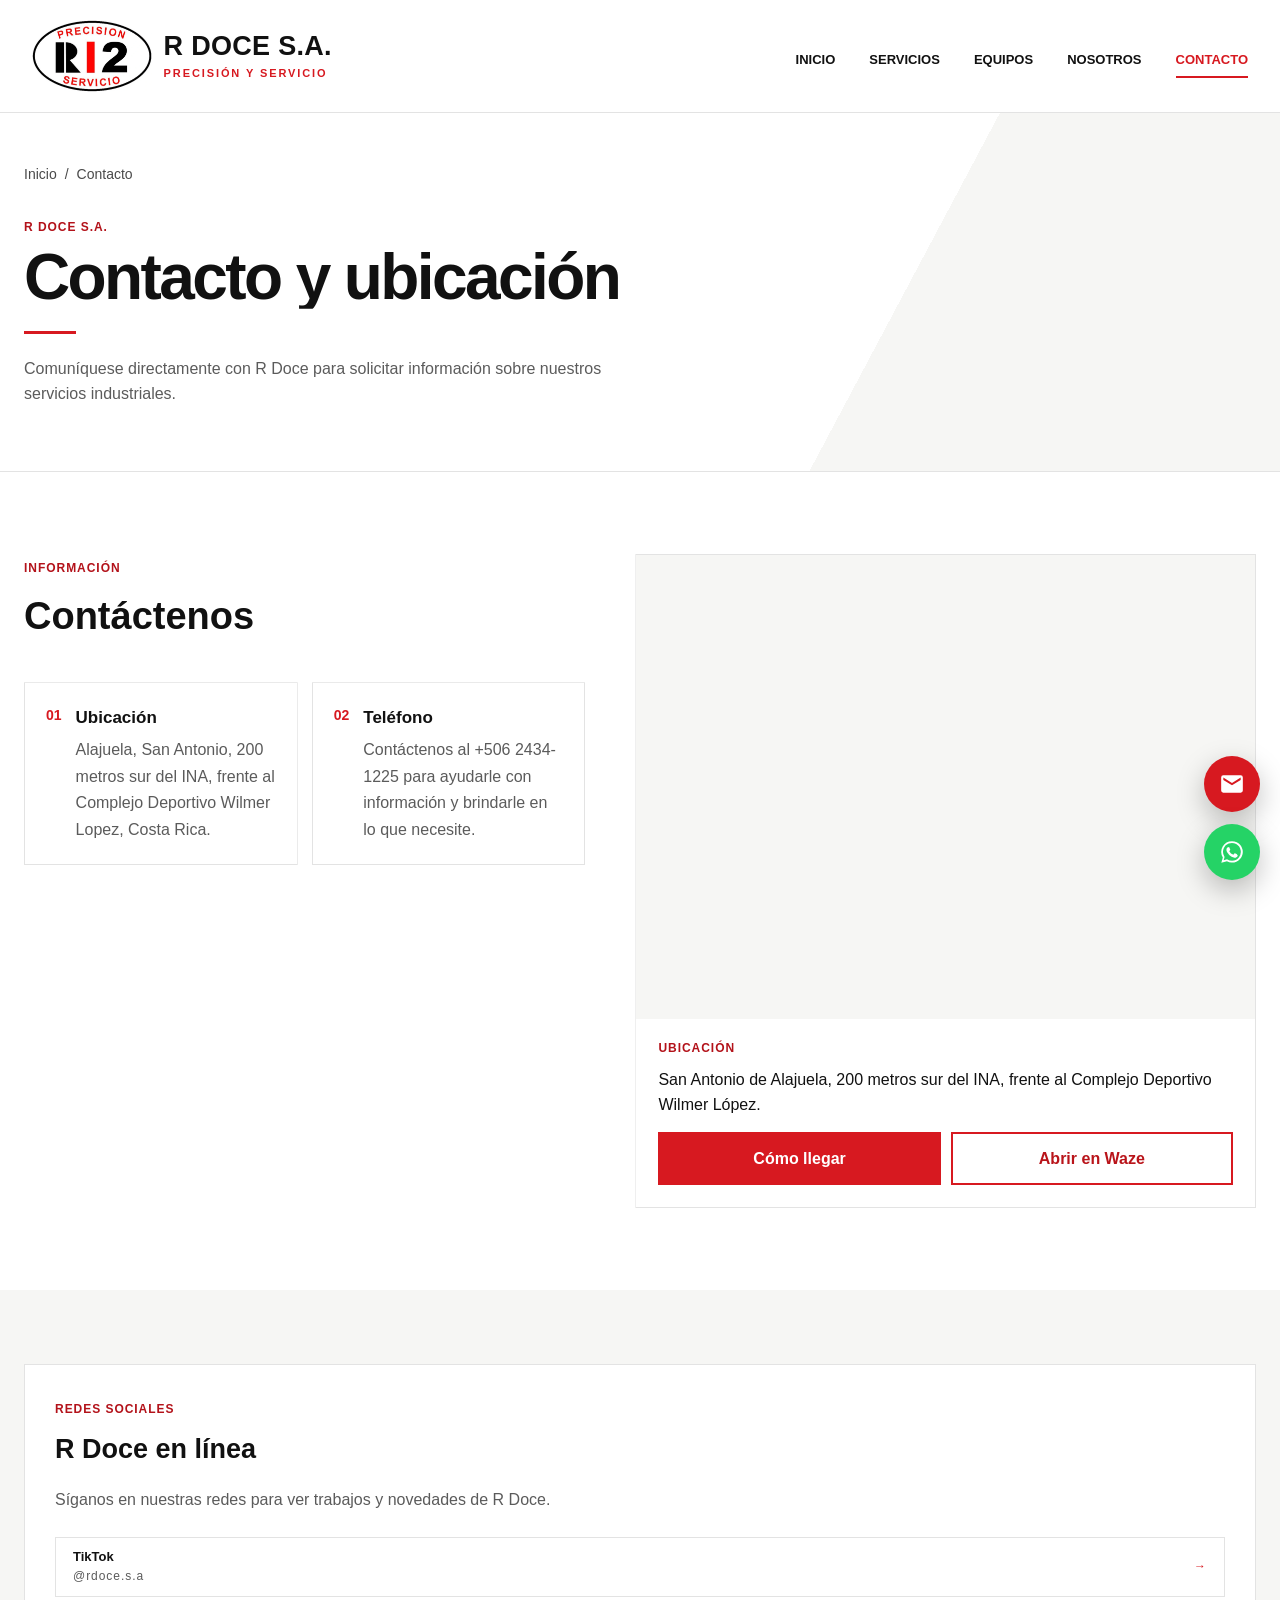
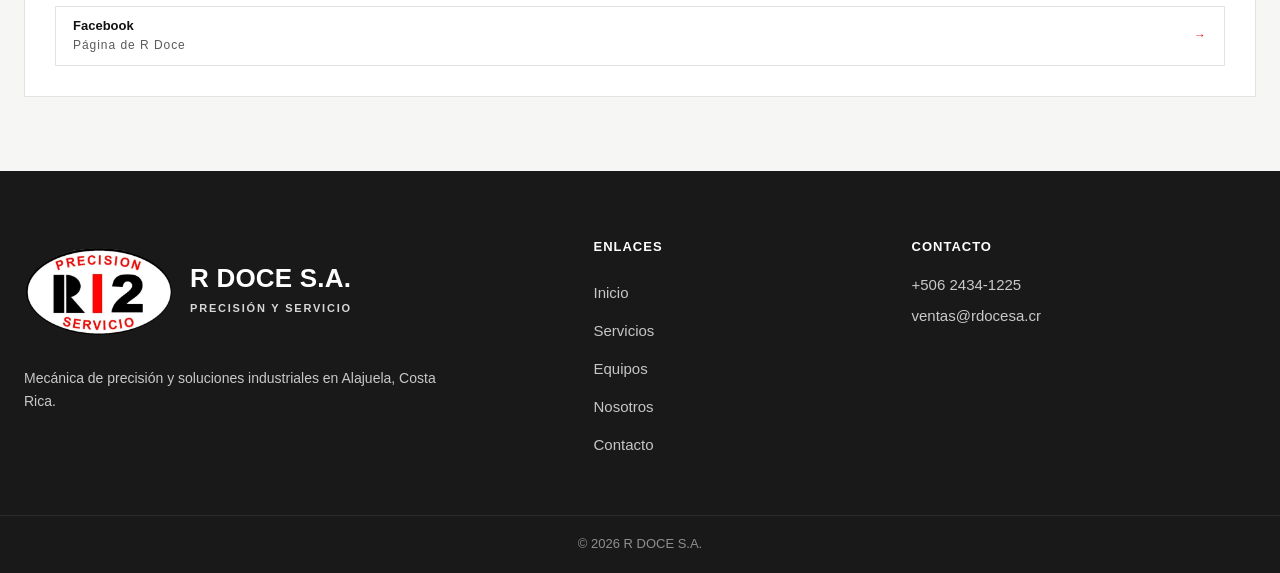
==== commit 1063ae7b: "Mapa en el pie de todas las páginas y un solo "Cómo llegar" en Contacto - El mapa de ubicación apare" ====
--- a/página web R doce/Contacto/Contacto.html
+++ b/página web R doce/Contacto/Contacto.html
@@ -31,11 +31,11 @@
 
     <link
         rel="stylesheet"
-        href="Contacto.css?v=20261123"
+        href="Contacto.css?v=2026112302"
     >
-<link rel="stylesheet" href="../movil.css?v=20261123">
-<link rel="preload" href="../animaciones.js?v=20261123" as="script">
-<link rel="preload" href="../interacciones.js?v=20261123" as="script">
+<link rel="stylesheet" href="../movil.css?v=2026112302">
+<link rel="preload" href="../animaciones.js?v=2026112302" as="script">
+<link rel="preload" href="../interacciones.js?v=2026112302" as="script">
 <script>(function(d){if(window.matchMedia&&matchMedia("(prefers-reduced-motion: reduce)").matches)return;d.classList.add("rd-cargando");setTimeout(function(){d.classList.remove("rd-cargando")},1500)})(document.documentElement)</script>
 
 
@@ -377,83 +377,6 @@
     <div class="container navigation-grid">
 
 
-        <article class="navigation-card">
-
-
-            <span class="section-label">
-                CÓMO LLEGAR
-            </span>
-
-            <h2>
-                Encuentre R Doce
-            </h2>
-
-            <p>
-                Los enlaces oficiales
-                de navegación se agregarán
-                una vez confirmadas
-                las ubicaciones correspondientes.
-            </p>
-
-
-            <div class="platform-links">
-
-
-                <a
-                    href="#"
-                    class="platform-link"
-                    data-link="googleMaps"
-                >
-
-                    <div>
-
-                        <strong>
-                            Google Maps
-                        </strong>
-
-                        <span>
-                            Abrir ubicación
-                        </span>
-
-                    </div>
-
-                    <span class="arrow">
-                        →
-                    </span>
-
-                </a>
-
-
-
-                <a
-                    href="#"
-                    class="platform-link"
-                    data-link="waze"
-                >
-
-                    <div>
-
-                        <strong>
-                            Waze
-                        </strong>
-
-                        <span>
-                            Iniciar navegación
-                        </span>
-
-                    </div>
-
-                    <span class="arrow">
-                        →
-                    </span>
-
-                </a>
-
-
-            </div>
-
-
-        </article>
 
 
 
@@ -469,9 +392,8 @@
             </h2>
 
             <p>
-                Los perfiles oficiales
-                se enlazarán aquí
-                cuando sean confirmados.
+                Síganos en nuestras redes para ver trabajos
+                y novedades de R Doce.
             </p>
 
 
@@ -623,8 +545,8 @@
 </footer>
 
 
-<script src="../config.js?v=20261123"></script>
-<script src="Contacto.js?v=20261123"></script>
+<script src="../config.js?v=2026112302"></script>
+<script src="Contacto.js?v=2026112302"></script>
 
 
 </body>
--- a/página web R doce/Contacto/Contacto.css
+++ b/página web R doce/Contacto/Contacto.css
@@ -1141,140 +1141,9 @@
 }
 
 
-/* =========================================================
-   MAPA DE UBICACIÓN (fase inicial) — lo arma mapa.js
-   ========================================================= */
-
-.mapa {
-    display: flex;
-    flex-direction: column;
-    border: 1px solid var(--borde);
-    background: white;
-    min-height: 0;
-}
-
-.mapa-marco {
-    position: relative;
-    aspect-ratio: 4 / 3;
-    max-width: 100%;
-    background: var(--fondo-suave);
-    overflow: hidden;
-}
-
-.mapa-marco iframe {
-    position: absolute;
-    z-index: 1;
-    inset: 0;
-    width: 100%;
-    height: 100%;
-    border: 0;
-}
-
-.mapa-aviso {
-    position: absolute;
-    inset: 0;
-    display: grid;
-    place-items: center;
-    margin: 0;
-    padding: 20px;
-    text-align: center;
-    color: var(--texto);
-    font-size: 16px;
-}
-
-.mapa-aviso[hidden] {
-    display: none;
-}
-
-.mapa-aviso a {
-    color: var(--rojo-oscuro);
-    font-weight: 700;
-}
-
-/* Celular: capa que evita que el mapa atrape el dedo al bajar */
-.mapa-activar {
-    position: absolute;
-    inset: 0;
-    z-index: 2;
-    display: flex;
-    align-items: flex-end;
-    justify-content: center;
-    padding: 0 0 16px;
-    border: 0;
-    background: linear-gradient(180deg, transparent 60%, rgba(0,0,0,.35));
-    color: white;
-    font-family: inherit;
-    font-size: 16px;
-    font-weight: 700;
-    line-height: 1.2;
-    cursor: pointer;
-    -webkit-tap-highlight-color: transparent;
-}
-
-.mapa-activar[hidden] {
-    display: none;
-}
-
-.mapa-info {
-    display: grid;
-    gap: 10px;
-    padding: 20px 22px 22px;
-}
-
-.mapa-direccion {
-    margin: 0;
-    color: var(--negro);
-    font-size: 16px;
-    line-height: 1.55;
-}
-
-.mapa-acciones {
-    display: flex;
-    flex-wrap: wrap;
-    gap: 10px;
-    margin-top: 4px;
-}
-
-.mapa-btn {
-    flex: 1 1 160px;
-    min-height: 52px;
-    display: inline-flex;
-    align-items: center;
-    justify-content: center;
-    padding: 12px 18px;
-    border: 2px solid var(--rojo);
-    color: var(--rojo-oscuro);
-    font-size: 16px;
-    font-weight: 800;
-    text-decoration: none;
-    text-align: center;
-    transition: background .2s, color .2s;
-}
-
-.mapa-btn:hover {
-    background: var(--rojo);
-    color: white;
-}
-
-.mapa-btn-principal {
-    background: var(--rojo);
-    color: white;
-}
-
-.mapa-btn-principal:hover {
-    background: var(--rojo-oscuro);
-    border-color: var(--rojo-oscuro);
-}
-
-@media (max-width: 620px) {
-    .mapa-marco {
-        aspect-ratio: 1 / 1;
-    }
-    .mapa-acciones {
-        flex-direction: column;
-    }
-    .mapa-btn {
-        flex: 0 0 auto;
-        width: 100%;
-    }
-}
+/* Contacto: queda una sola tarjeta (redes sociales) en esta franja;
+   el "Cómo llegar" está en el mapa de arriba */
+.navigation-grid {
+    grid-template-columns: 1fr;
+}
+
--- a/página web R doce/movil.css
+++ b/página web R doce/movil.css
@@ -473,3 +473,207 @@
         letter-spacing: .04em !important;
     }
 }
+
+
+/* =========================================================
+   4. MAPA DE UBICACIÓN — lo arma mapa.js
+   En Contacto (bloque grande) y en el pie negro de las demás páginas
+   ========================================================= */
+
+.mapa {
+    display: flex;
+    flex-direction: column;
+    border: 1px solid #e3e3e3;
+    background: white;
+    min-height: 0;
+}
+
+.mapa-marco {
+    position: relative;
+    aspect-ratio: 4 / 3;
+    max-width: 100%;
+    background: #f6f6f4;
+    overflow: hidden;
+}
+
+.mapa-marco iframe {
+    position: absolute;
+    z-index: 1;
+    inset: 0;
+    width: 100%;
+    height: 100%;
+    border: 0;
+}
+
+.mapa-aviso {
+    position: absolute;
+    inset: 0;
+    display: grid;
+    place-items: center;
+    margin: 0;
+    padding: 20px;
+    text-align: center;
+    color: #5b5b5b;
+    font-size: 16px;
+}
+
+.mapa-aviso[hidden] {
+    display: none;
+}
+
+.mapa-aviso a {
+    color: #b9141a;
+    font-weight: 700;
+}
+
+/* Celular: capa que evita que el mapa atrape el dedo al bajar */
+.mapa-activar {
+    position: absolute;
+    inset: 0;
+    z-index: 2;
+    display: flex;
+    align-items: flex-end;
+    justify-content: center;
+    padding: 0 0 16px;
+    border: 0;
+    background: linear-gradient(180deg, transparent 60%, rgba(0,0,0,.35));
+    color: white;
+    font-family: inherit;
+    font-size: 16px;
+    font-weight: 700;
+    line-height: 1.2;
+    cursor: pointer;
+    -webkit-tap-highlight-color: transparent;
+}
+
+.mapa-activar[hidden] {
+    display: none;
+}
+
+.mapa-info {
+    display: grid;
+    gap: 10px;
+    padding: 20px 22px 22px;
+}
+
+.mapa-direccion {
+    margin: 0;
+    color: #111111;
+    font-size: 16px;
+    line-height: 1.55;
+}
+
+.mapa-acciones {
+    display: flex;
+    flex-wrap: wrap;
+    gap: 10px;
+    margin-top: 4px;
+}
+
+.mapa-btn {
+    flex: 1 1 160px;
+    min-height: 52px;
+    display: inline-flex;
+    align-items: center;
+    justify-content: center;
+    padding: 12px 18px;
+    border: 2px solid #d71920;
+    color: #b9141a;
+    font-size: 16px;
+    font-weight: 800;
+    text-decoration: none;
+    text-align: center;
+    transition: background .2s, color .2s;
+}
+
+.mapa-btn:hover {
+    background: #d71920;
+    color: white;
+}
+
+.mapa-btn-principal {
+    background: #d71920;
+    color: white;
+}
+
+.mapa-btn-principal:hover {
+    background: #b9141a;
+    border-color: #b9141a;
+}
+
+@media (max-width: 620px) {
+    .mapa-marco {
+        aspect-ratio: 1 / 1;
+    }
+    .mapa-acciones {
+        flex-direction: column;
+    }
+    .mapa-btn {
+        flex: 0 0 auto;
+        width: 100%;
+    }
+}
+
+
+/* --- Versión del pie de página (fondo negro) --- */
+.footer-mapa {
+    padding-block: 10px 40px;
+}
+
+.mapa-oscuro {
+    display: grid;
+    grid-template-columns: 1.5fr 1fr;
+    border: 1px solid rgba(255,255,255,.14);
+    background: rgba(255,255,255,.04);
+}
+
+.mapa-oscuro .mapa-marco {
+    aspect-ratio: auto;
+    min-height: 260px;
+    background: #2a2a2a;
+}
+
+.mapa-oscuro .mapa-aviso {
+    color: #bdbdbd;
+}
+
+.mapa-oscuro .mapa-aviso a {
+    color: #ff7479;
+}
+
+.mapa-oscuro .mapa-info {
+    align-content: center;
+    padding: 26px 28px;
+}
+
+.mapa-oscuro .mapa-info h2 {
+    margin: 0;
+    color: white;
+}
+
+.mapa-oscuro .mapa-direccion {
+    color: #d7d7d7;
+}
+
+.mapa-oscuro .mapa-btn:not(.mapa-btn-principal) {
+    border-color: rgba(255,255,255,.55);
+    color: white;
+}
+
+.mapa-oscuro .mapa-btn:not(.mapa-btn-principal):hover {
+    background: white;
+    color: #111111;
+}
+
+@media (max-width: 900px) {
+    .mapa-oscuro {
+        grid-template-columns: 1fr;
+    }
+    .mapa-oscuro .mapa-marco {
+        aspect-ratio: 4 / 3;
+        min-height: 0;
+    }
+    .mapa-oscuro .mapa-info {
+        padding: 20px 20px 22px;
+    }
+}
